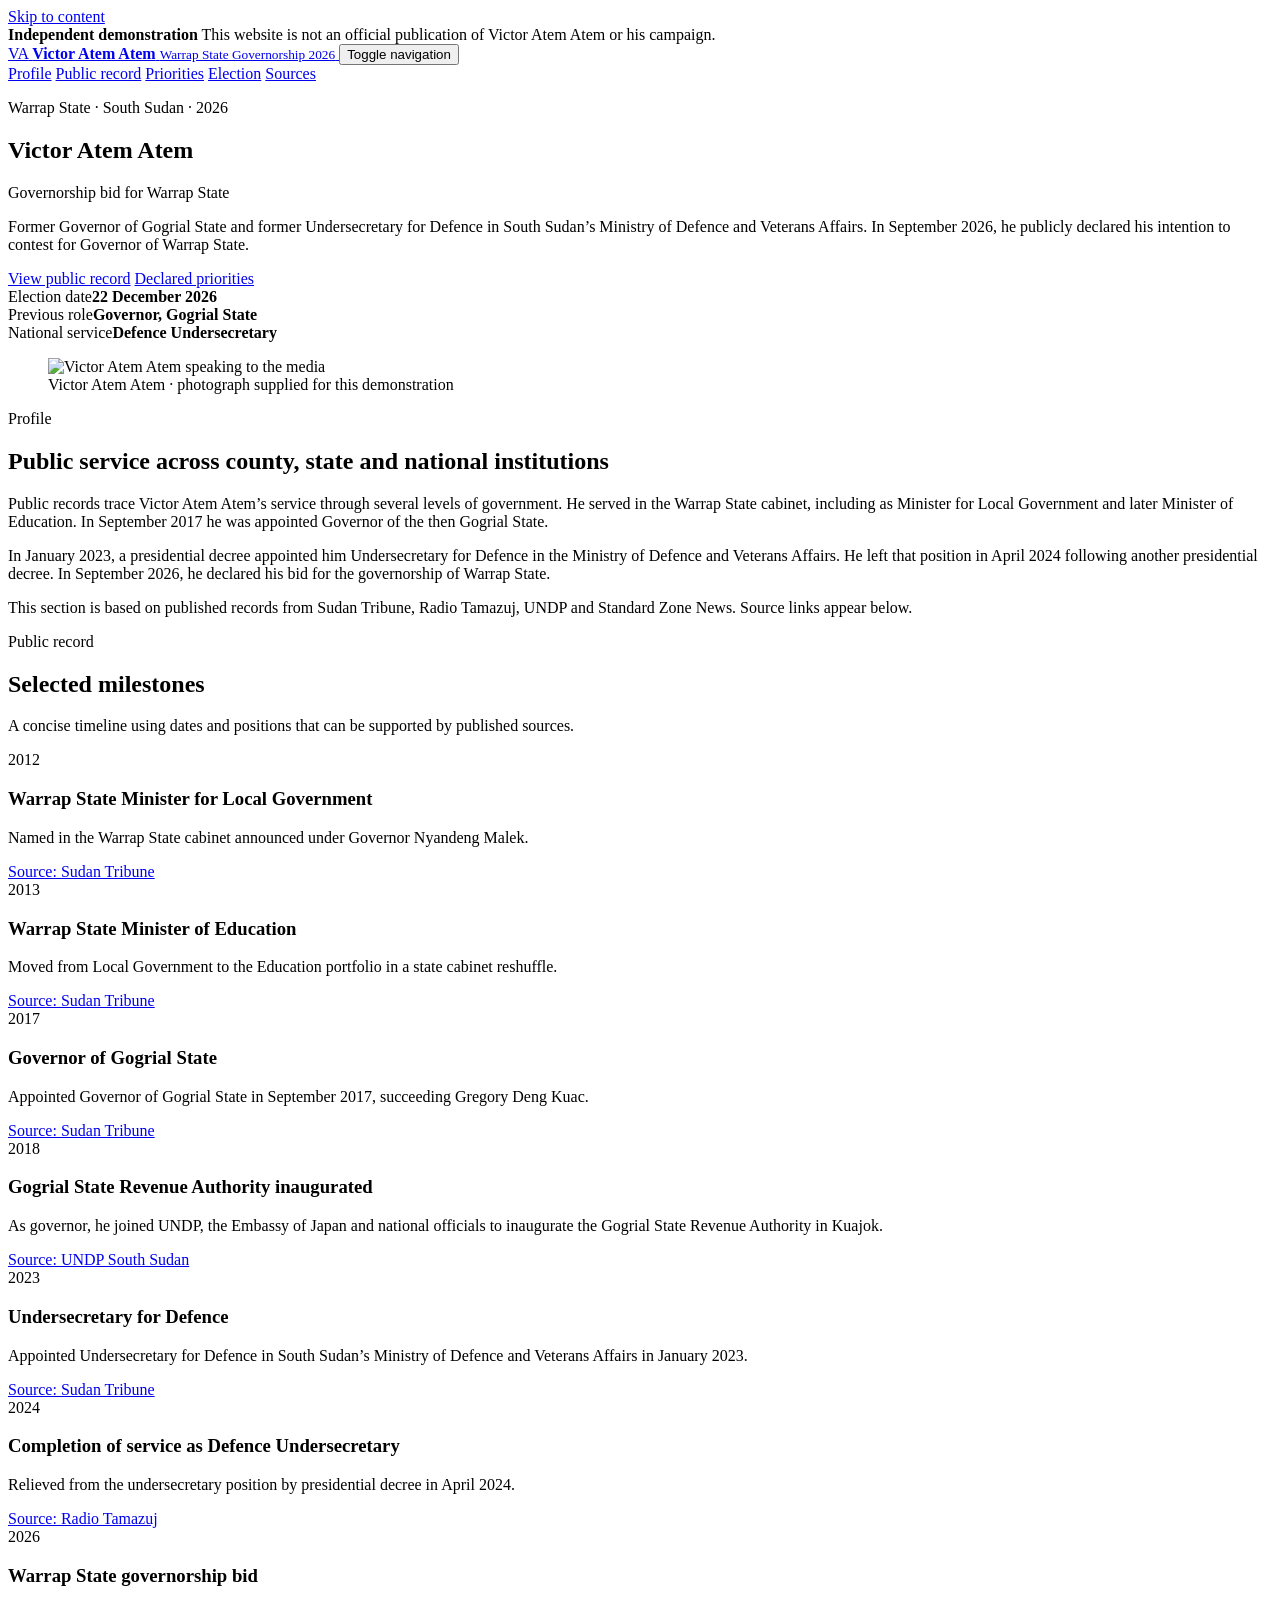
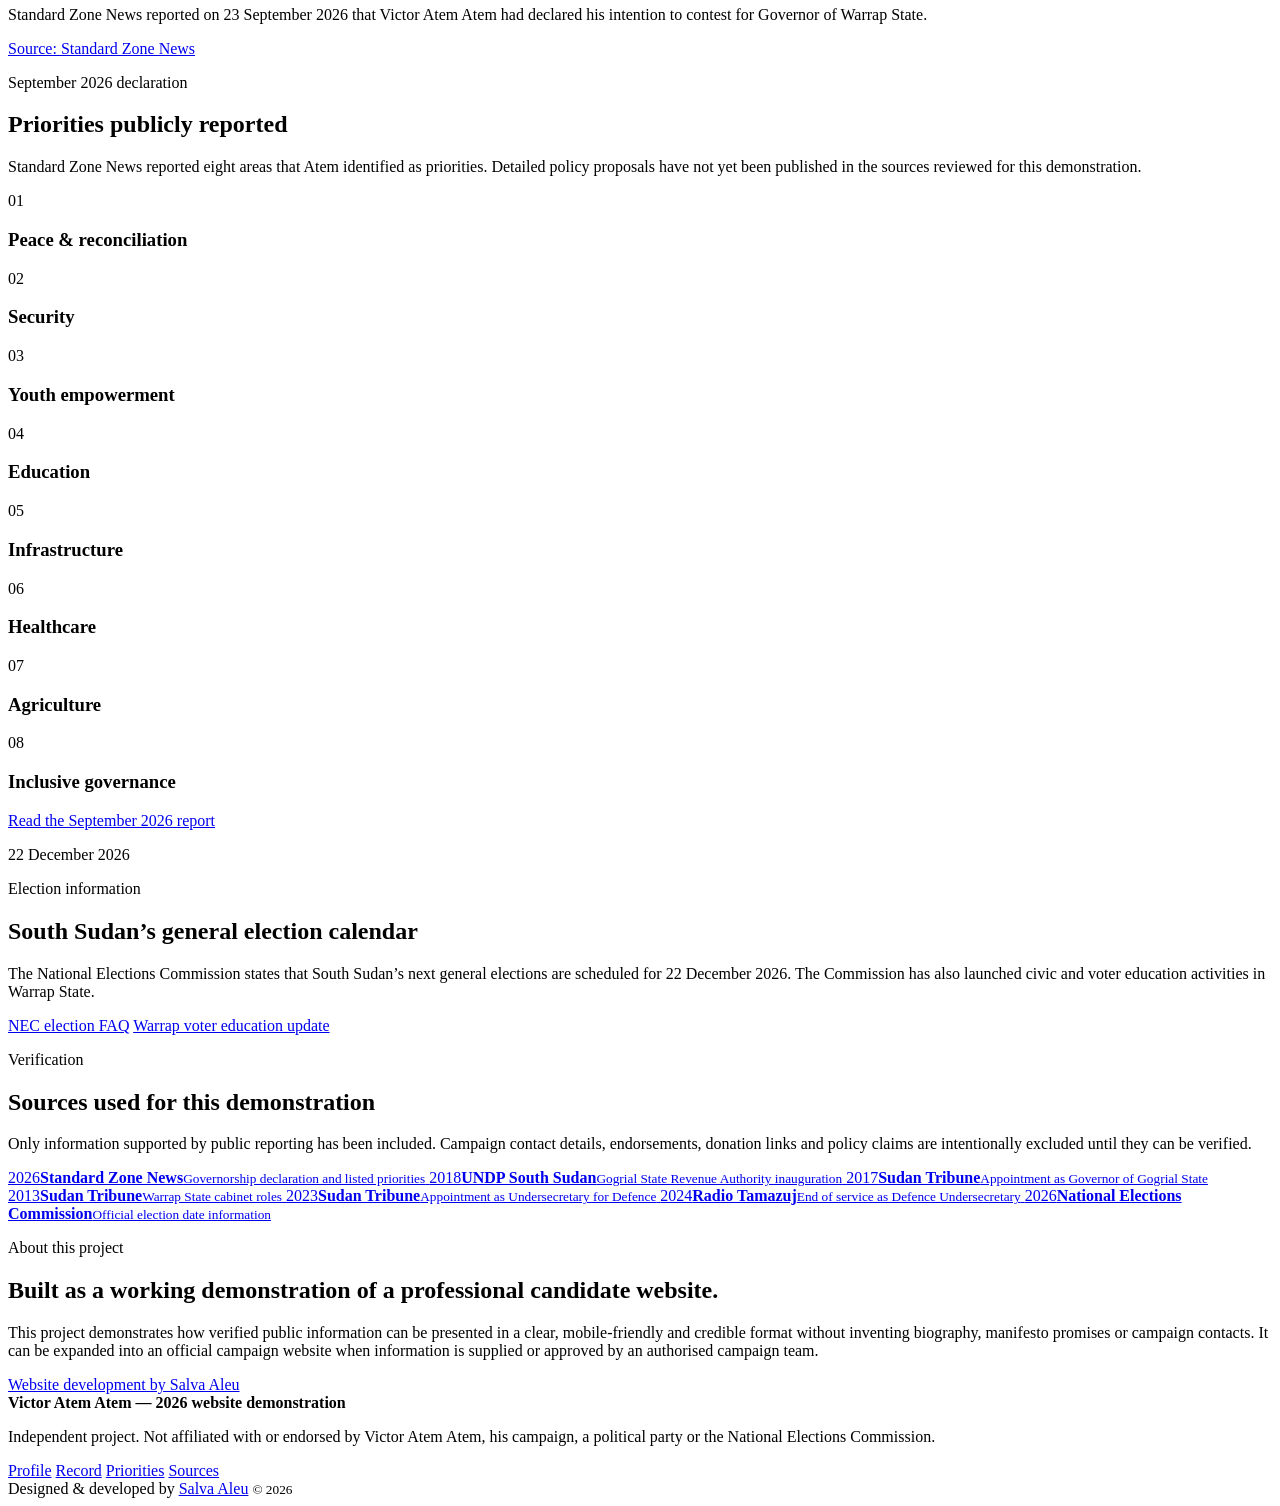
==== index.html @ 7cfc218d "Build complete Victor Atem Atem independent demo website" ====
<!doctype html>
<html lang="en">
<head>
  <meta charset="utf-8" />
  <meta name="viewport" content="width=device-width, initial-scale=1" />
  <title>Victor Atem Atem | Warrap State Governorship 2026 — Independent Demo</title>
  <meta name="description" content="Independent demonstration website presenting publicly reported information about Victor Atem Atem and his 2026 Warrap State governorship bid." />
  <meta name="theme-color" content="#0d1b24" />
  <meta property="og:title" content="Victor Atem Atem | Warrap State Governorship 2026 — Independent Demo" />
  <meta property="og:description" content="A professionally designed independent demonstration website built from publicly available sources." />
  <meta property="og:type" content="website" />
  <meta property="og:image" content="/assets/victor-atem.webp" />
  <link rel="icon" href="/assets/favicon.svg" type="image/svg+xml" />
  <link rel="stylesheet" href="/styles.css" />
  <script defer src="/script.js"></script>
</head>
<body>
  <a class="skip-link" href="#main">Skip to content</a>

  <div class="demo-bar">
    <div class="container demo-bar__inner">
      <strong>Independent demonstration</strong>
      <span>This website is not an official publication of Victor Atem Atem or his campaign.</span>
    </div>
  </div>

  <header class="site-header" id="top">
    <div class="container nav-wrap">
      <a class="brand" href="#top" aria-label="Victor Atem Atem homepage">
        <span class="brand-mark" aria-hidden="true">VA</span>
        <span class="brand-text">
          <strong>Victor Atem Atem</strong>
          <small>Warrap State Governorship 2026</small>
        </span>
      </a>

      <button class="nav-toggle" type="button" aria-expanded="false" aria-controls="main-nav">
        <span class="sr-only">Toggle navigation</span>
        <span></span><span></span><span></span>
      </button>

      <nav class="main-nav" id="main-nav" aria-label="Primary navigation">
        <a href="#profile">Profile</a>
        <a href="#record">Public record</a>
        <a href="#priorities">Priorities</a>
        <a href="#election">Election</a>
        <a href="#sources">Sources</a>
      </nav>
    </div>
  </header>

  <main id="main">
    <section class="hero">
      <div class="container hero-grid">
        <div class="hero-copy">
          <p class="eyebrow">Warrap State · South Sudan · 2026</p>
          <h1>Victor Atem Atem</h1>
          <p class="hero-title">Governorship bid for Warrap State</p>
          <p class="hero-summary">
            Former Governor of Gogrial State and former Undersecretary for Defence in South Sudan’s Ministry of Defence and Veterans Affairs. In September 2026, he publicly declared his intention to contest for Governor of Warrap State.
          </p>
          <div class="hero-actions">
            <a class="button button-primary" href="#record">View public record</a>
            <a class="button button-ghost" href="#priorities">Declared priorities</a>
          </div>
          <div class="hero-meta" aria-label="Key public facts">
            <div><span>Election date</span><strong>22 December 2026</strong></div>
            <div><span>Previous role</span><strong>Governor, Gogrial State</strong></div>
            <div><span>National service</span><strong>Defence Undersecretary</strong></div>
          </div>
        </div>

        <figure class="hero-photo">
          <img src="/assets/victor-atem.webp" alt="Victor Atem Atem speaking to the media" width="560" height="374" />
          <figcaption>Victor Atem Atem · photograph supplied for this demonstration</figcaption>
        </figure>
      </div>
    </section>

    <section class="section section-light" id="profile">
      <div class="container two-col">
        <div>
          <p class="section-kicker">Profile</p>
          <h2>Public service across county, state and national institutions</h2>
        </div>
        <div class="prose">
          <p>
            Public records trace Victor Atem Atem’s service through several levels of government. He served in the Warrap State cabinet, including as Minister for Local Government and later Minister of Education. In September 2017 he was appointed Governor of the then Gogrial State.
          </p>
          <p>
            In January 2023, a presidential decree appointed him Undersecretary for Defence in the Ministry of Defence and Veterans Affairs. He left that position in April 2024 following another presidential decree. In September 2026, he declared his bid for the governorship of Warrap State.
          </p>
          <p class="source-note">This section is based on published records from Sudan Tribune, Radio Tamazuj, UNDP and Standard Zone News. Source links appear below.</p>
        </div>
      </div>
    </section>

    <section class="section" id="record">
      <div class="container">
        <div class="section-head">
          <div>
            <p class="section-kicker">Public record</p>
            <h2>Selected milestones</h2>
          </div>
          <p class="section-intro">A concise timeline using dates and positions that can be supported by published sources.</p>
        </div>

        <div class="timeline">
          <article class="timeline-item">
            <div class="timeline-year">2012</div>
            <div>
              <h3>Warrap State Minister for Local Government</h3>
              <p>Named in the Warrap State cabinet announced under Governor Nyandeng Malek.</p>
              <a href="https://sudantribune.com/article/47638" target="_blank" rel="noopener noreferrer">Source: Sudan Tribune</a>
            </div>
          </article>

          <article class="timeline-item">
            <div class="timeline-year">2013</div>
            <div>
              <h3>Warrap State Minister of Education</h3>
              <p>Moved from Local Government to the Education portfolio in a state cabinet reshuffle.</p>
              <a href="https://sudantribune.com/article/47638" target="_blank" rel="noopener noreferrer">Source: Sudan Tribune</a>
            </div>
          </article>

          <article class="timeline-item">
            <div class="timeline-year">2017</div>
            <div>
              <h3>Governor of Gogrial State</h3>
              <p>Appointed Governor of Gogrial State in September 2017, succeeding Gregory Deng Kuac.</p>
              <a href="https://sudantribune.com/article/61716" target="_blank" rel="noopener noreferrer">Source: Sudan Tribune</a>
            </div>
          </article>

          <article class="timeline-item">
            <div class="timeline-year">2018</div>
            <div>
              <h3>Gogrial State Revenue Authority inaugurated</h3>
              <p>As governor, he joined UNDP, the Embassy of Japan and national officials to inaugurate the Gogrial State Revenue Authority in Kuajok.</p>
              <a href="https://www.undp.org/south-sudan/press-releases/gogrial-state-revenue-authority-officially-inaugurated-state-government-embassy-japan-and-undp" target="_blank" rel="noopener noreferrer">Source: UNDP South Sudan</a>
            </div>
          </article>

          <article class="timeline-item">
            <div class="timeline-year">2023</div>
            <div>
              <h3>Undersecretary for Defence</h3>
              <p>Appointed Undersecretary for Defence in South Sudan’s Ministry of Defence and Veterans Affairs in January 2023.</p>
              <a href="https://sudantribune.com/article/269295" target="_blank" rel="noopener noreferrer">Source: Sudan Tribune</a>
            </div>
          </article>

          <article class="timeline-item">
            <div class="timeline-year">2024</div>
            <div>
              <h3>Completion of service as Defence Undersecretary</h3>
              <p>Relieved from the undersecretary position by presidential decree in April 2024.</p>
              <a href="https://www.radiotamazuj.org/en/news/article/kiir-fires-gpaa-chief-administrator-defense-ministry-undersecretaries" target="_blank" rel="noopener noreferrer">Source: Radio Tamazuj</a>
            </div>
          </article>

          <article class="timeline-item timeline-item--current">
            <div class="timeline-year">2026</div>
            <div>
              <h3>Warrap State governorship bid</h3>
              <p>Standard Zone News reported on 23 September 2026 that Victor Atem Atem had declared his intention to contest for Governor of Warrap State.</p>
              <a href="https://szn.ss/warrap-governor-race-gathers-steam-as-maduot-atem-declare-bids/" target="_blank" rel="noopener noreferrer">Source: Standard Zone News</a>
            </div>
          </article>
        </div>
      </div>
    </section>

    <section class="section section-dark" id="priorities">
      <div class="container">
        <div class="section-head section-head--dark">
          <div>
            <p class="section-kicker">September 2026 declaration</p>
            <h2>Priorities publicly reported</h2>
          </div>
          <p class="section-intro">Standard Zone News reported eight areas that Atem identified as priorities. Detailed policy proposals have not yet been published in the sources reviewed for this demonstration.</p>
        </div>

        <div class="priority-grid">
          <article><span>01</span><h3>Peace &amp; reconciliation</h3></article>
          <article><span>02</span><h3>Security</h3></article>
          <article><span>03</span><h3>Youth empowerment</h3></article>
          <article><span>04</span><h3>Education</h3></article>
          <article><span>05</span><h3>Infrastructure</h3></article>
          <article><span>06</span><h3>Healthcare</h3></article>
          <article><span>07</span><h3>Agriculture</h3></article>
          <article><span>08</span><h3>Inclusive governance</h3></article>
        </div>
        <p class="dark-source"><a href="https://szn.ss/warrap-governor-race-gathers-steam-as-maduot-atem-declare-bids/" target="_blank" rel="noopener noreferrer">Read the September 2026 report</a></p>
      </div>
    </section>

    <section class="section section-light" id="election">
      <div class="container election-grid">
        <div class="election-date-card">
          <span class="date-day">22</span>
          <span class="date-month">December</span>
          <span class="date-year">2026</span>
        </div>
        <div>
          <p class="section-kicker">Election information</p>
          <h2>South Sudan’s general election calendar</h2>
          <p class="large-copy">
            The National Elections Commission states that South Sudan’s next general elections are scheduled for 22 December 2026. The Commission has also launched civic and voter education activities in Warrap State.
          </p>
          <div class="link-row">
            <a class="text-link" href="https://nec.gov.ss/frequently-asked-questions/" target="_blank" rel="noopener noreferrer">NEC election FAQ</a>
            <a class="text-link" href="https://nec.gov.ss/nec-launches-voter-education-campaign-in-warrap-ahead-of-december-elections/" target="_blank" rel="noopener noreferrer">Warrap voter education update</a>
          </div>
        </div>
      </div>
    </section>

    <section class="section" id="sources">
      <div class="container">
        <div class="section-head">
          <div>
            <p class="section-kicker">Verification</p>
            <h2>Sources used for this demonstration</h2>
          </div>
          <p class="section-intro">Only information supported by public reporting has been included. Campaign contact details, endorsements, donation links and policy claims are intentionally excluded until they can be verified.</p>
        </div>

        <div class="source-grid">
          <a href="https://szn.ss/warrap-governor-race-gathers-steam-as-maduot-atem-declare-bids/" target="_blank" rel="noopener noreferrer">
            <span>2026</span><strong>Standard Zone News</strong><small>Governorship declaration and listed priorities</small>
          </a>
          <a href="https://www.undp.org/south-sudan/press-releases/gogrial-state-revenue-authority-officially-inaugurated-state-government-embassy-japan-and-undp" target="_blank" rel="noopener noreferrer">
            <span>2018</span><strong>UNDP South Sudan</strong><small>Gogrial State Revenue Authority inauguration</small>
          </a>
          <a href="https://sudantribune.com/article/61716" target="_blank" rel="noopener noreferrer">
            <span>2017</span><strong>Sudan Tribune</strong><small>Appointment as Governor of Gogrial State</small>
          </a>
          <a href="https://sudantribune.com/article/47638" target="_blank" rel="noopener noreferrer">
            <span>2013</span><strong>Sudan Tribune</strong><small>Warrap State cabinet roles</small>
          </a>
          <a href="https://sudantribune.com/article/269295" target="_blank" rel="noopener noreferrer">
            <span>2023</span><strong>Sudan Tribune</strong><small>Appointment as Undersecretary for Defence</small>
          </a>
          <a href="https://www.radiotamazuj.org/en/news/article/kiir-fires-gpaa-chief-administrator-defense-ministry-undersecretaries" target="_blank" rel="noopener noreferrer">
            <span>2024</span><strong>Radio Tamazuj</strong><small>End of service as Defence Undersecretary</small>
          </a>
          <a href="https://nec.gov.ss/frequently-asked-questions/" target="_blank" rel="noopener noreferrer">
            <span>2026</span><strong>National Elections Commission</strong><small>Official election date information</small>
          </a>
        </div>
      </div>
    </section>

    <section class="project-note">
      <div class="container project-note__inner">
        <div>
          <p class="section-kicker">About this project</p>
          <h2>Built as a working demonstration of a professional candidate website.</h2>
        </div>
        <div>
          <p>
            This project demonstrates how verified public information can be presented in a clear, mobile-friendly and credible format without inventing biography, manifesto promises or campaign contacts. It can be expanded into an official campaign website when information is supplied or approved by an authorised campaign team.
          </p>
          <a class="button button-dark" href="https://salvaaleu.com" target="_blank" rel="noopener noreferrer">Website development by Salva Aleu</a>
        </div>
      </div>
    </section>
  </main>

  <footer class="site-footer">
    <div class="container footer-grid">
      <div>
        <strong>Victor Atem Atem — 2026 website demonstration</strong>
        <p>Independent project. Not affiliated with or endorsed by Victor Atem Atem, his campaign, a political party or the National Elections Commission.</p>
      </div>
      <div class="footer-links">
        <a href="#profile">Profile</a>
        <a href="#record">Record</a>
        <a href="#priorities">Priorities</a>
        <a href="#sources">Sources</a>
      </div>
      <div class="footer-credit">
        <span>Designed &amp; developed by</span>
        <a href="https://salvaaleu.com" target="_blank" rel="noopener noreferrer">Salva Aleu</a>
        <small>© <span id="year">2026</span></small>
      </div>
    </div>
  </footer>
</body>
</html>
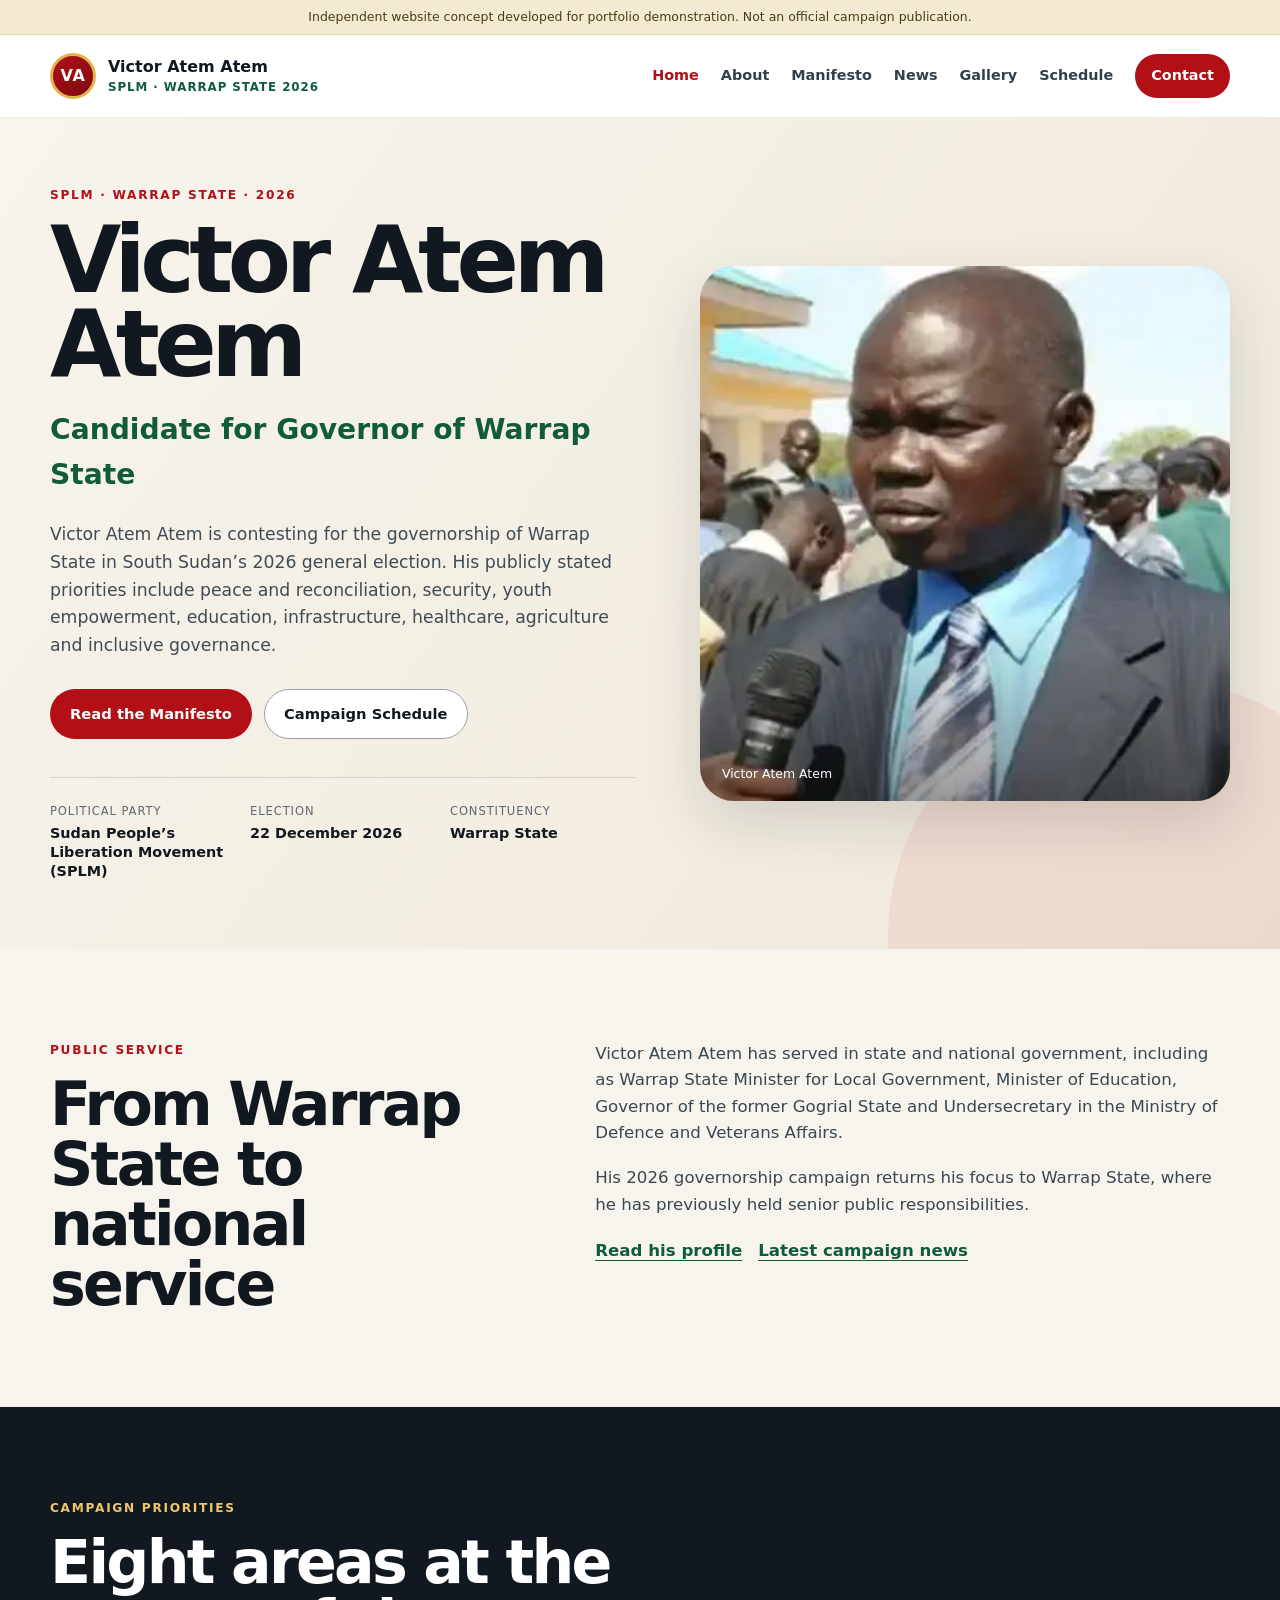
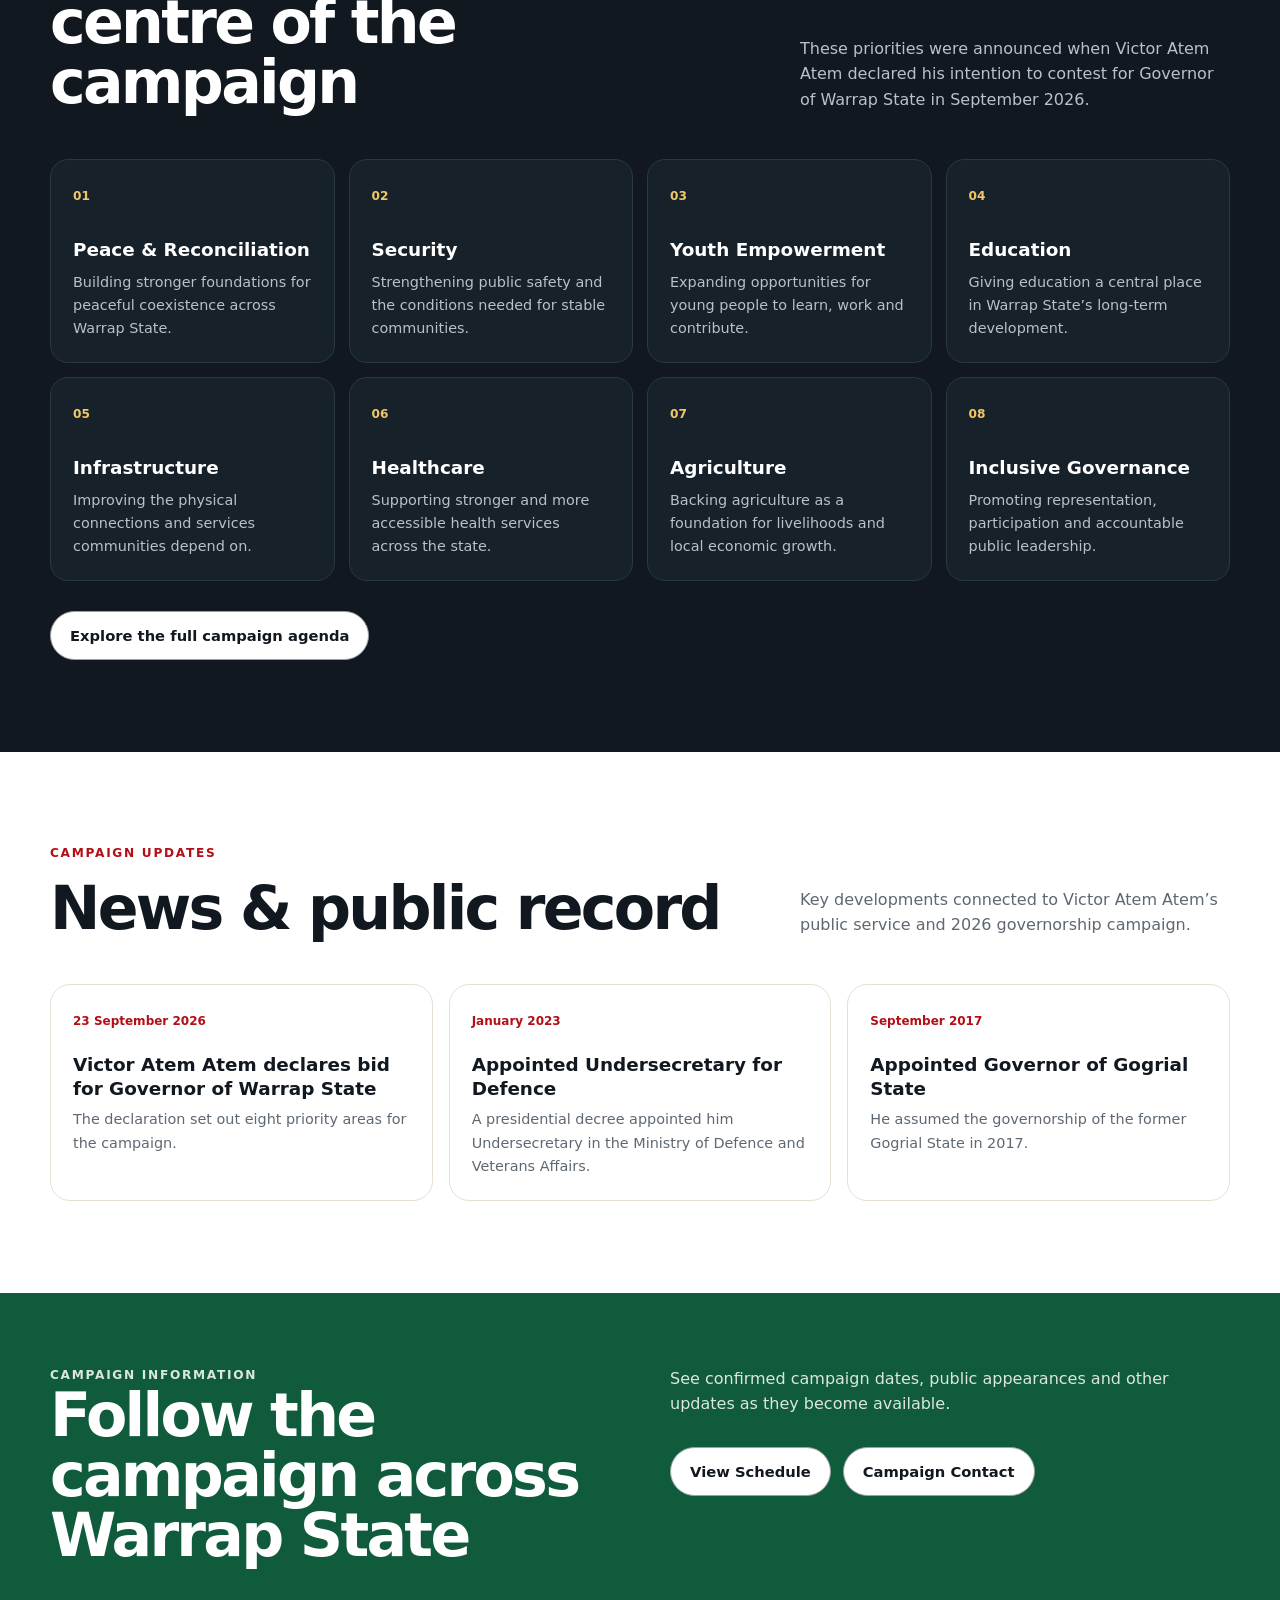
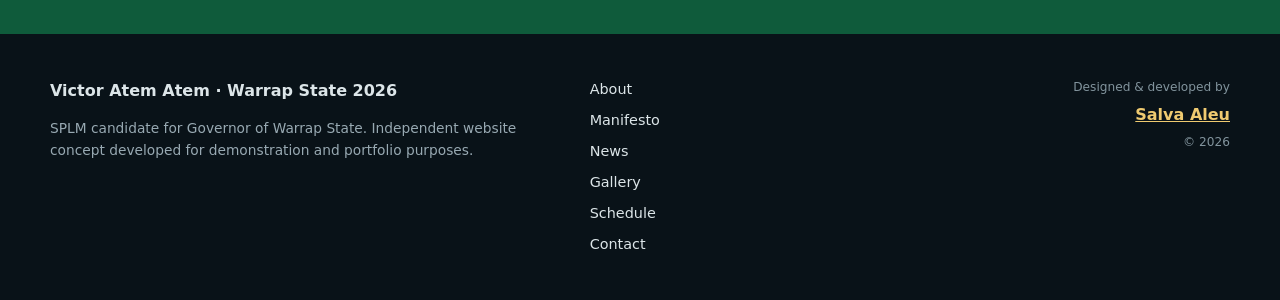
==== commit 669df8f0: "Rebuild homepage as complete campaign website" ====
--- a/index.html
+++ b/index.html
@@ -1,292 +1,128 @@
 <!doctype html>
 <html lang="en">
 <head>
-  <meta charset="utf-8" />
-  <meta name="viewport" content="width=device-width, initial-scale=1" />
-  <title>Victor Atem Atem | Warrap State Governorship 2026 — Independent Demo</title>
-  <meta name="description" content="Independent demonstration website presenting publicly reported information about Victor Atem Atem and his 2026 Warrap State governorship bid." />
-  <meta name="theme-color" content="#0d1b24" />
-  <meta property="og:title" content="Victor Atem Atem | Warrap State Governorship 2026 — Independent Demo" />
-  <meta property="og:description" content="A professionally designed independent demonstration website built from publicly available sources." />
-  <meta property="og:type" content="website" />
-  <meta property="og:image" content="/assets/victor-atem.webp" />
-  <link rel="icon" href="/assets/favicon.svg" type="image/svg+xml" />
-  <link rel="stylesheet" href="/styles.css" />
+  <meta charset="utf-8">
+  <meta name="viewport" content="width=device-width,initial-scale=1">
+  <title>Victor Atem Atem | SPLM Candidate for Governor of Warrap State</title>
+  <meta name="description" content="Victor Atem Atem — SPLM candidate for Governor of Warrap State in South Sudan's 2026 general election.">
+  <meta name="theme-color" content="#b20f17">
+  <meta property="og:title" content="Victor Atem Atem | Warrap State 2026">
+  <meta property="og:description" content="SPLM candidate for Governor of Warrap State.">
+  <meta property="og:image" content="/assets/victor-atem.webp">
+  <link rel="icon" href="/assets/favicon.svg" type="image/svg+xml">
+  <link rel="stylesheet" href="/styles.css">
   <script defer src="/script.js"></script>
 </head>
 <body>
-  <a class="skip-link" href="#main">Skip to content</a>
+  <div class="notice"><div class="container">Independent website concept developed for portfolio demonstration. Not an official campaign publication.</div></div>
 
-  <div class="demo-bar">
-    <div class="container demo-bar__inner">
-      <strong>Independent demonstration</strong>
-      <span>This website is not an official publication of Victor Atem Atem or his campaign.</span>
-    </div>
-  </div>
-
-  <header class="site-header" id="top">
-    <div class="container nav-wrap">
-      <a class="brand" href="#top" aria-label="Victor Atem Atem homepage">
-        <span class="brand-mark" aria-hidden="true">VA</span>
-        <span class="brand-text">
-          <strong>Victor Atem Atem</strong>
-          <small>Warrap State Governorship 2026</small>
-        </span>
+  <header class="site-header">
+    <div class="container navbar">
+      <a class="brand" href="/">
+        <span class="brand-badge">VA</span>
+        <span class="brand-copy"><strong>Victor Atem Atem</strong><small>SPLM · Warrap State 2026</small></span>
       </a>
-
-      <button class="nav-toggle" type="button" aria-expanded="false" aria-controls="main-nav">
-        <span class="sr-only">Toggle navigation</span>
-        <span></span><span></span><span></span>
-      </button>
-
-      <nav class="main-nav" id="main-nav" aria-label="Primary navigation">
-        <a href="#profile">Profile</a>
-        <a href="#record">Public record</a>
-        <a href="#priorities">Priorities</a>
-        <a href="#election">Election</a>
-        <a href="#sources">Sources</a>
+      <button class="nav-toggle" type="button" aria-expanded="false" aria-controls="main-nav"><span class="sr-only">Open menu</span><span></span><span></span><span></span></button>
+      <nav class="main-nav" id="main-nav">
+        <a class="active" href="/">Home</a>
+        <a href="/about.html">About</a>
+        <a href="/manifesto.html">Manifesto</a>
+        <a href="/news.html">News</a>
+        <a href="/gallery.html">Gallery</a>
+        <a href="/schedule.html">Schedule</a>
+        <a class="nav-cta" href="/contact.html">Contact</a>
       </nav>
     </div>
   </header>
 
-  <main id="main">
+  <main>
     <section class="hero">
       <div class="container hero-grid">
-        <div class="hero-copy">
-          <p class="eyebrow">Warrap State · South Sudan · 2026</p>
+        <div>
+          <p class="kicker">SPLM · Warrap State · 2026</p>
           <h1>Victor Atem Atem</h1>
-          <p class="hero-title">Governorship bid for Warrap State</p>
-          <p class="hero-summary">
-            Former Governor of Gogrial State and former Undersecretary for Defence in South Sudan’s Ministry of Defence and Veterans Affairs. In September 2026, he publicly declared his intention to contest for Governor of Warrap State.
-          </p>
-          <div class="hero-actions">
-            <a class="button button-primary" href="#record">View public record</a>
-            <a class="button button-ghost" href="#priorities">Declared priorities</a>
+          <p class="hero-role">Candidate for Governor of Warrap State</p>
+          <p class="hero-lead">Victor Atem Atem is contesting for the governorship of Warrap State in South Sudan’s 2026 general election. His publicly stated priorities include peace and reconciliation, security, youth empowerment, education, infrastructure, healthcare, agriculture and inclusive governance.</p>
+          <div class="actions">
+            <a class="button button-primary" href="/manifesto.html">Read the Manifesto</a>
+            <a class="button button-secondary" href="/schedule.html">Campaign Schedule</a>
           </div>
-          <div class="hero-meta" aria-label="Key public facts">
-            <div><span>Election date</span><strong>22 December 2026</strong></div>
-            <div><span>Previous role</span><strong>Governor, Gogrial State</strong></div>
-            <div><span>National service</span><strong>Defence Undersecretary</strong></div>
+          <div class="hero-facts">
+            <div><span>Political party</span><strong>Sudan People’s Liberation Movement (SPLM)</strong></div>
+            <div><span>Election</span><strong>22 December 2026</strong></div>
+            <div><span>Constituency</span><strong>Warrap State</strong></div>
           </div>
         </div>
 
         <figure class="hero-photo">
-          <img src="/assets/victor-atem.webp" alt="Victor Atem Atem speaking to the media" width="560" height="374" />
-          <figcaption>Victor Atem Atem · photograph supplied for this demonstration</figcaption>
+          <img src="/assets/victor-atem.webp" alt="Victor Atem Atem speaking to the media" width="560" height="535">
+          <figcaption>Victor Atem Atem</figcaption>
         </figure>
       </div>
     </section>
 
-    <section class="section section-light" id="profile">
-      <div class="container two-col">
+    <section class="section section-soft">
+      <div class="container split">
         <div>
-          <p class="section-kicker">Profile</p>
-          <h2>Public service across county, state and national institutions</h2>
+          <p class="kicker">Public service</p>
+          <h2>From Warrap State to national service</h2>
         </div>
         <div class="prose">
-          <p>
-            Public records trace Victor Atem Atem’s service through several levels of government. He served in the Warrap State cabinet, including as Minister for Local Government and later Minister of Education. In September 2017 he was appointed Governor of the then Gogrial State.
-          </p>
-          <p>
-            In January 2023, a presidential decree appointed him Undersecretary for Defence in the Ministry of Defence and Veterans Affairs. He left that position in April 2024 following another presidential decree. In September 2026, he declared his bid for the governorship of Warrap State.
-          </p>
-          <p class="source-note">This section is based on published records from Sudan Tribune, Radio Tamazuj, UNDP and Standard Zone News. Source links appear below.</p>
+          <p>Victor Atem Atem has served in state and national government, including as Warrap State Minister for Local Government, Minister of Education, Governor of the former Gogrial State and Undersecretary in the Ministry of Defence and Veterans Affairs.</p>
+          <p>His 2026 governorship campaign returns his focus to Warrap State, where he has previously held senior public responsibilities.</p>
+          <div class="inline-links"><a href="/about.html">Read his profile</a><a href="/news.html">Latest campaign news</a></div>
         </div>
       </div>
     </section>
 
-    <section class="section" id="record">
+    <section class="section section-dark">
       <div class="container">
         <div class="section-head">
-          <div>
-            <p class="section-kicker">Public record</p>
-            <h2>Selected milestones</h2>
-          </div>
-          <p class="section-intro">A concise timeline using dates and positions that can be supported by published sources.</p>
+          <div><p class="kicker">Campaign priorities</p><h2>Eight areas at the centre of the campaign</h2></div>
+          <p class="section-intro">These priorities were announced when Victor Atem Atem declared his intention to contest for Governor of Warrap State in September 2026.</p>
         </div>
+        <div class="cards">
+          <article class="card"><span class="num">01</span><h3>Peace & Reconciliation</h3><p>Building stronger foundations for peaceful coexistence across Warrap State.</p></article>
+          <article class="card"><span class="num">02</span><h3>Security</h3><p>Strengthening public safety and the conditions needed for stable communities.</p></article>
+          <article class="card"><span class="num">03</span><h3>Youth Empowerment</h3><p>Expanding opportunities for young people to learn, work and contribute.</p></article>
+          <article class="card"><span class="num">04</span><h3>Education</h3><p>Giving education a central place in Warrap State’s long-term development.</p></article>
+          <article class="card"><span class="num">05</span><h3>Infrastructure</h3><p>Improving the physical connections and services communities depend on.</p></article>
+          <article class="card"><span class="num">06</span><h3>Healthcare</h3><p>Supporting stronger and more accessible health services across the state.</p></article>
+          <article class="card"><span class="num">07</span><h3>Agriculture</h3><p>Backing agriculture as a foundation for livelihoods and local economic growth.</p></article>
+          <article class="card"><span class="num">08</span><h3>Inclusive Governance</h3><p>Promoting representation, participation and accountable public leadership.</p></article>
+        </div>
+        <div class="actions"><a class="button button-secondary" href="/manifesto.html">Explore the full campaign agenda</a></div>
+      </div>
+    </section>
 
-        <div class="timeline">
-          <article class="timeline-item">
-            <div class="timeline-year">2012</div>
-            <div>
-              <h3>Warrap State Minister for Local Government</h3>
-              <p>Named in the Warrap State cabinet announced under Governor Nyandeng Malek.</p>
-              <a href="https://sudantribune.com/article/47638" target="_blank" rel="noopener noreferrer">Source: Sudan Tribune</a>
-            </div>
-          </article>
-
-          <article class="timeline-item">
-            <div class="timeline-year">2013</div>
-            <div>
-              <h3>Warrap State Minister of Education</h3>
-              <p>Moved from Local Government to the Education portfolio in a state cabinet reshuffle.</p>
-              <a href="https://sudantribune.com/article/47638" target="_blank" rel="noopener noreferrer">Source: Sudan Tribune</a>
-            </div>
-          </article>
-
-          <article class="timeline-item">
-            <div class="timeline-year">2017</div>
-            <div>
-              <h3>Governor of Gogrial State</h3>
-              <p>Appointed Governor of Gogrial State in September 2017, succeeding Gregory Deng Kuac.</p>
-              <a href="https://sudantribune.com/article/61716" target="_blank" rel="noopener noreferrer">Source: Sudan Tribune</a>
-            </div>
-          </article>
-
-          <article class="timeline-item">
-            <div class="timeline-year">2018</div>
-            <div>
-              <h3>Gogrial State Revenue Authority inaugurated</h3>
-              <p>As governor, he joined UNDP, the Embassy of Japan and national officials to inaugurate the Gogrial State Revenue Authority in Kuajok.</p>
-              <a href="https://www.undp.org/south-sudan/press-releases/gogrial-state-revenue-authority-officially-inaugurated-state-government-embassy-japan-and-undp" target="_blank" rel="noopener noreferrer">Source: UNDP South Sudan</a>
-            </div>
-          </article>
-
-          <article class="timeline-item">
-            <div class="timeline-year">2023</div>
-            <div>
-              <h3>Undersecretary for Defence</h3>
-              <p>Appointed Undersecretary for Defence in South Sudan’s Ministry of Defence and Veterans Affairs in January 2023.</p>
-              <a href="https://sudantribune.com/article/269295" target="_blank" rel="noopener noreferrer">Source: Sudan Tribune</a>
-            </div>
-          </article>
-
-          <article class="timeline-item">
-            <div class="timeline-year">2024</div>
-            <div>
-              <h3>Completion of service as Defence Undersecretary</h3>
-              <p>Relieved from the undersecretary position by presidential decree in April 2024.</p>
-              <a href="https://www.radiotamazuj.org/en/news/article/kiir-fires-gpaa-chief-administrator-defense-ministry-undersecretaries" target="_blank" rel="noopener noreferrer">Source: Radio Tamazuj</a>
-            </div>
-          </article>
-
-          <article class="timeline-item timeline-item--current">
-            <div class="timeline-year">2026</div>
-            <div>
-              <h3>Warrap State governorship bid</h3>
-              <p>Standard Zone News reported on 23 September 2026 that Victor Atem Atem had declared his intention to contest for Governor of Warrap State.</p>
-              <a href="https://szn.ss/warrap-governor-race-gathers-steam-as-maduot-atem-declare-bids/" target="_blank" rel="noopener noreferrer">Source: Standard Zone News</a>
-            </div>
-          </article>
+    <section class="section">
+      <div class="container">
+        <div class="section-head">
+          <div><p class="kicker">Campaign updates</p><h2>News & public record</h2></div>
+          <p class="section-intro">Key developments connected to Victor Atem Atem’s public service and 2026 governorship campaign.</p>
+        </div>
+        <div class="home-news">
+          <a class="news-card" href="/news.html#declaration"><time>23 September 2026</time><h3>Victor Atem Atem declares bid for Governor of Warrap State</h3><p>The declaration set out eight priority areas for the campaign.</p></a>
+          <a class="news-card" href="/news.html#defence"><time>January 2023</time><h3>Appointed Undersecretary for Defence</h3><p>A presidential decree appointed him Undersecretary in the Ministry of Defence and Veterans Affairs.</p></a>
+          <a class="news-card" href="/news.html#gogrial"><time>September 2017</time><h3>Appointed Governor of Gogrial State</h3><p>He assumed the governorship of the former Gogrial State in 2017.</p></a>
         </div>
       </div>
     </section>
 
-    <section class="section section-dark" id="priorities">
+    <section class="project-cta">
       <div class="container">
-        <div class="section-head section-head--dark">
-          <div>
-            <p class="section-kicker">September 2026 declaration</p>
-            <h2>Priorities publicly reported</h2>
-          </div>
-          <p class="section-intro">Standard Zone News reported eight areas that Atem identified as priorities. Detailed policy proposals have not yet been published in the sources reviewed for this demonstration.</p>
-        </div>
-
-        <div class="priority-grid">
-          <article><span>01</span><h3>Peace &amp; reconciliation</h3></article>
-          <article><span>02</span><h3>Security</h3></article>
-          <article><span>03</span><h3>Youth empowerment</h3></article>
-          <article><span>04</span><h3>Education</h3></article>
-          <article><span>05</span><h3>Infrastructure</h3></article>
-          <article><span>06</span><h3>Healthcare</h3></article>
-          <article><span>07</span><h3>Agriculture</h3></article>
-          <article><span>08</span><h3>Inclusive governance</h3></article>
-        </div>
-        <p class="dark-source"><a href="https://szn.ss/warrap-governor-race-gathers-steam-as-maduot-atem-declare-bids/" target="_blank" rel="noopener noreferrer">Read the September 2026 report</a></p>
-      </div>
-    </section>
-
-    <section class="section section-light" id="election">
-      <div class="container election-grid">
-        <div class="election-date-card">
-          <span class="date-day">22</span>
-          <span class="date-month">December</span>
-          <span class="date-year">2026</span>
-        </div>
-        <div>
-          <p class="section-kicker">Election information</p>
-          <h2>South Sudan’s general election calendar</h2>
-          <p class="large-copy">
-            The National Elections Commission states that South Sudan’s next general elections are scheduled for 22 December 2026. The Commission has also launched civic and voter education activities in Warrap State.
-          </p>
-          <div class="link-row">
-            <a class="text-link" href="https://nec.gov.ss/frequently-asked-questions/" target="_blank" rel="noopener noreferrer">NEC election FAQ</a>
-            <a class="text-link" href="https://nec.gov.ss/nec-launches-voter-education-campaign-in-warrap-ahead-of-december-elections/" target="_blank" rel="noopener noreferrer">Warrap voter education update</a>
-          </div>
-        </div>
-      </div>
-    </section>
-
-    <section class="section" id="sources">
-      <div class="container">
-        <div class="section-head">
-          <div>
-            <p class="section-kicker">Verification</p>
-            <h2>Sources used for this demonstration</h2>
-          </div>
-          <p class="section-intro">Only information supported by public reporting has been included. Campaign contact details, endorsements, donation links and policy claims are intentionally excluded until they can be verified.</p>
-        </div>
-
-        <div class="source-grid">
-          <a href="https://szn.ss/warrap-governor-race-gathers-steam-as-maduot-atem-declare-bids/" target="_blank" rel="noopener noreferrer">
-            <span>2026</span><strong>Standard Zone News</strong><small>Governorship declaration and listed priorities</small>
-          </a>
-          <a href="https://www.undp.org/south-sudan/press-releases/gogrial-state-revenue-authority-officially-inaugurated-state-government-embassy-japan-and-undp" target="_blank" rel="noopener noreferrer">
-            <span>2018</span><strong>UNDP South Sudan</strong><small>Gogrial State Revenue Authority inauguration</small>
-          </a>
-          <a href="https://sudantribune.com/article/61716" target="_blank" rel="noopener noreferrer">
-            <span>2017</span><strong>Sudan Tribune</strong><small>Appointment as Governor of Gogrial State</small>
-          </a>
-          <a href="https://sudantribune.com/article/47638" target="_blank" rel="noopener noreferrer">
-            <span>2013</span><strong>Sudan Tribune</strong><small>Warrap State cabinet roles</small>
-          </a>
-          <a href="https://sudantribune.com/article/269295" target="_blank" rel="noopener noreferrer">
-            <span>2023</span><strong>Sudan Tribune</strong><small>Appointment as Undersecretary for Defence</small>
-          </a>
-          <a href="https://www.radiotamazuj.org/en/news/article/kiir-fires-gpaa-chief-administrator-defense-ministry-undersecretaries" target="_blank" rel="noopener noreferrer">
-            <span>2024</span><strong>Radio Tamazuj</strong><small>End of service as Defence Undersecretary</small>
-          </a>
-          <a href="https://nec.gov.ss/frequently-asked-questions/" target="_blank" rel="noopener noreferrer">
-            <span>2026</span><strong>National Elections Commission</strong><small>Official election date information</small>
-          </a>
-        </div>
-      </div>
-    </section>
-
-    <section class="project-note">
-      <div class="container project-note__inner">
-        <div>
-          <p class="section-kicker">About this project</p>
-          <h2>Built as a working demonstration of a professional candidate website.</h2>
-        </div>
-        <div>
-          <p>
-            This project demonstrates how verified public information can be presented in a clear, mobile-friendly and credible format without inventing biography, manifesto promises or campaign contacts. It can be expanded into an official campaign website when information is supplied or approved by an authorised campaign team.
-          </p>
-          <a class="button button-dark" href="https://salvaaleu.com" target="_blank" rel="noopener noreferrer">Website development by Salva Aleu</a>
-        </div>
+        <div><p class="kicker">Campaign information</p><h2>Follow the campaign across Warrap State</h2></div>
+        <div><p>See confirmed campaign dates, public appearances and other updates as they become available.</p><div class="actions"><a class="button button-secondary" href="/schedule.html">View Schedule</a><a class="button button-secondary" href="/contact.html">Campaign Contact</a></div></div>
       </div>
     </section>
   </main>
 
   <footer class="site-footer">
     <div class="container footer-grid">
-      <div>
-        <strong>Victor Atem Atem — 2026 website demonstration</strong>
-        <p>Independent project. Not affiliated with or endorsed by Victor Atem Atem, his campaign, a political party or the National Elections Commission.</p>
-      </div>
-      <div class="footer-links">
-        <a href="#profile">Profile</a>
-        <a href="#record">Record</a>
-        <a href="#priorities">Priorities</a>
-        <a href="#sources">Sources</a>
-      </div>
-      <div class="footer-credit">
-        <span>Designed &amp; developed by</span>
-        <a href="https://salvaaleu.com" target="_blank" rel="noopener noreferrer">Salva Aleu</a>
-        <small>© <span id="year">2026</span></small>
-      </div>
+      <div><strong>Victor Atem Atem · Warrap State 2026</strong><p>SPLM candidate for Governor of Warrap State. Independent website concept developed for demonstration and portfolio purposes.</p></div>
+      <div class="footer-links"><a href="/about.html">About</a><a href="/manifesto.html">Manifesto</a><a href="/news.html">News</a><a href="/gallery.html">Gallery</a><a href="/schedule.html">Schedule</a><a href="/contact.html">Contact</a></div>
+      <div class="footer-credit"><span>Designed & developed by</span><a href="https://salvaaleu.com" target="_blank" rel="noopener">Salva Aleu</a><small>© <span id="year">2026</span></small></div>
     </div>
   </footer>
 </body>
-</html>
+</html>
--- a/styles.css
+++ b/styles.css
@@ -0,0 +1,93 @@
+:root{
+  --red:#b20f17;--red-dark:#7d0910;--green:#0f5b3b;--gold:#e1b54a;
+  --ink:#111820;--muted:#5e6872;--paper:#f7f4ee;--white:#fff;--line:#e6dfd3;
+  --shadow:0 22px 60px rgba(17,24,32,.14);--radius:24px;--max:1180px
+}
+*{box-sizing:border-box}
+html{scroll-behavior:smooth}
+body{margin:0;font-family:Inter,ui-sans-serif,system-ui,-apple-system,BlinkMacSystemFont,"Segoe UI",sans-serif;color:var(--ink);background:#fff;line-height:1.6;-webkit-font-smoothing:antialiased}
+img{display:block;max-width:100%}
+a{color:inherit}
+.container{width:min(calc(100% - 40px),var(--max));margin:auto}
+.sr-only{position:absolute;width:1px;height:1px;padding:0;margin:-1px;overflow:hidden;clip:rect(0,0,0,0);white-space:nowrap;border:0}
+.site-header{position:sticky;top:0;z-index:100;background:rgba(255,255,255,.96);backdrop-filter:blur(14px);border-bottom:1px solid rgba(17,24,32,.08)}
+.navbar{min-height:82px;display:flex;align-items:center;justify-content:space-between;gap:24px}
+.brand{text-decoration:none;display:flex;align-items:center;gap:12px;min-width:0}
+.brand-badge{width:46px;height:46px;border-radius:50%;display:grid;place-items:center;background:linear-gradient(145deg,var(--red),var(--red-dark));color:#fff;font-weight:900;letter-spacing:.04em;border:3px solid var(--gold)}
+.brand-copy{display:grid;line-height:1.1}
+.brand-copy strong{font-size:1rem}
+.brand-copy small{margin-top:5px;color:var(--green);font-size:.74rem;font-weight:800;text-transform:uppercase;letter-spacing:.08em}
+.main-nav{display:flex;align-items:center;gap:22px}
+.main-nav a{text-decoration:none;font-size:.9rem;font-weight:700;color:#33404a}
+.main-nav a:hover,.main-nav a.active{color:var(--red)}
+.nav-cta{padding:10px 16px;border-radius:999px;background:var(--red);color:#fff!important}
+.nav-toggle{display:none;border:0;background:transparent;width:44px;height:44px;cursor:pointer}
+.nav-toggle span:not(.sr-only){display:block;height:2px;background:var(--ink);margin:5px 0}
+.notice{background:#f4ead2;color:#4d3b15;border-bottom:1px solid #e5d4a8;font-size:.78rem}
+.notice .container{min-height:34px;display:flex;align-items:center;justify-content:center;text-align:center}
+.hero{position:relative;overflow:hidden;background:linear-gradient(125deg,#f8f4ec 0%,#efe8db 100%)}
+.hero:before{content:"";position:absolute;inset:auto -10% -30% auto;width:520px;height:520px;border-radius:50%;background:rgba(178,15,23,.07)}
+.hero-grid{min-height:690px;padding:68px 0;display:grid;grid-template-columns:1.05fr .95fr;gap:64px;align-items:center}
+.kicker{margin:0 0 14px;text-transform:uppercase;letter-spacing:.14em;font-size:.76rem;font-weight:900;color:var(--red)}
+.hero h1{margin:0;font-size:clamp(3.7rem,7.2vw,6.4rem);line-height:.91;letter-spacing:-.06em}
+.hero-role{margin:20px 0 0;font-size:clamp(1.25rem,2.2vw,1.85rem);font-weight:850;color:var(--green)}
+.hero-lead{max-width:700px;margin:24px 0 0;font-size:1.08rem;color:#3f4c55}
+.actions{display:flex;flex-wrap:wrap;gap:12px;margin-top:30px}
+.button{display:inline-flex;align-items:center;justify-content:center;min-height:48px;padding:12px 19px;border-radius:999px;text-decoration:none;font-weight:800;font-size:.92rem;border:1px solid transparent;transition:.2s}
+.button-primary{background:var(--red);color:#fff}.button-primary:hover{background:var(--red-dark);transform:translateY(-1px)}
+.button-secondary{border-color:#9aa1a5;background:#fff;color:var(--ink)}.button-secondary:hover{border-color:var(--ink)}
+.hero-facts{display:grid;grid-template-columns:repeat(3,1fr);gap:14px;margin-top:38px;padding-top:24px;border-top:1px solid rgba(17,24,32,.13)}
+.hero-facts span{display:block;color:var(--muted);font-size:.72rem;text-transform:uppercase;letter-spacing:.08em}.hero-facts strong{display:block;margin-top:4px;font-size:.9rem;line-height:1.3}
+.hero-photo{margin:0;border-radius:34px;overflow:hidden;box-shadow:var(--shadow);position:relative;min-height:535px;background:#ddd}
+.hero-photo img{width:100%;height:535px;object-fit:cover;object-position:55% center}
+.hero-photo:after{content:"";position:absolute;inset:0;background:linear-gradient(to top,rgba(0,0,0,.4),transparent 35%)}
+.hero-photo figcaption{position:absolute;z-index:2;left:22px;right:22px;bottom:17px;color:#fff;font-size:.78rem}
+.section{padding:92px 0}.section-soft{background:var(--paper)}.section-dark{background:var(--ink);color:#fff}
+.section-head{display:grid;grid-template-columns:1fr minmax(280px,430px);gap:48px;align-items:end;margin-bottom:46px}
+.section h2,.page-hero h1,.project-cta h2{margin:0;font-size:clamp(2.3rem,4.7vw,4.1rem);line-height:1;letter-spacing:-.045em}
+.section-intro{margin:0;color:var(--muted)}
+.section-dark .section-intro{color:#b9c2c8}.section-dark .kicker{color:#f0c768}
+.split{display:grid;grid-template-columns:.85fr 1.15fr;gap:76px}
+.prose{color:#394750;font-size:1.04rem}.prose p{margin:0 0 18px}
+.stat-strip{display:grid;grid-template-columns:repeat(4,1fr);border-top:1px solid var(--line);border-left:1px solid var(--line)}
+.stat-strip div{padding:26px;border-right:1px solid var(--line);border-bottom:1px solid var(--line)}
+.stat-strip strong{display:block;font-size:1.15rem}.stat-strip span{color:var(--muted);font-size:.82rem}
+.cards{display:grid;grid-template-columns:repeat(4,1fr);gap:14px}
+.card{border:1px solid var(--line);border-radius:18px;padding:22px;background:#fff;min-height:180px}
+.card .num{color:var(--red);font-size:.76rem;font-weight:900}.card h3{margin:28px 0 6px;font-size:1.15rem}.card p{margin:0;color:var(--muted);font-size:.9rem}
+.section-dark .card{background:#17212a;border-color:#2a3842}.section-dark .card .num{color:#f0c768}.section-dark .card p{color:#b8c1c7}
+.home-news{display:grid;grid-template-columns:repeat(3,1fr);gap:16px}
+.news-card{border:1px solid var(--line);border-radius:20px;padding:22px;background:#fff;text-decoration:none;transition:.2s}
+.news-card:hover{transform:translateY(-2px);box-shadow:0 14px 30px rgba(17,24,32,.08)}
+.news-card time{font-size:.75rem;color:var(--red);font-weight:850}.news-card h3{font-size:1.15rem;line-height:1.3;margin:20px 0 8px}.news-card p{margin:0;color:var(--muted);font-size:.9rem}
+.page-hero{padding:86px 0 58px;background:linear-gradient(135deg,#f8f4ec,#efe8dc);border-bottom:1px solid var(--line)}
+.page-hero p{max-width:760px;margin:20px 0 0;font-size:1.06rem;color:#42505a}
+.breadcrumb{font-size:.8rem;font-weight:800;color:var(--red);margin-bottom:12px}
+.timeline{border-top:1px solid var(--line)}
+.timeline-item{display:grid;grid-template-columns:110px 1fr;gap:28px;padding:28px 0;border-bottom:1px solid var(--line)}
+.timeline-item .year{font-weight:900;color:var(--red)}.timeline-item h3{margin:0 0 7px}.timeline-item p{margin:0;color:var(--muted)}
+.manifesto-grid{display:grid;grid-template-columns:repeat(2,1fr);gap:18px}
+.manifesto-item{border:1px solid var(--line);border-radius:20px;padding:26px;background:#fff}
+.manifesto-item span{font-size:.75rem;font-weight:900;color:var(--red)}.manifesto-item h2{font-size:1.55rem!important;margin:12px 0 8px!important;letter-spacing:-.02em!important}.manifesto-item p{margin:0;color:var(--muted)}
+.gallery-grid{display:grid;grid-template-columns:2fr 1fr;gap:16px}
+.gallery-item{border-radius:22px;overflow:hidden;background:#ddd;position:relative;min-height:360px}.gallery-item img{width:100%;height:100%;object-fit:cover}.gallery-item:first-child{min-height:520px}
+.gallery-caption{margin-top:14px;color:var(--muted);font-size:.9rem}
+.schedule-list{border-top:1px solid var(--line)}
+.schedule-row{display:grid;grid-template-columns:160px 1fr 170px;gap:24px;align-items:center;padding:24px 0;border-bottom:1px solid var(--line)}
+.schedule-row .date{font-weight:900;color:var(--red)}.schedule-row h3{margin:0 0 5px}.schedule-row p{margin:0;color:var(--muted)}.schedule-row .status{justify-self:end;font-size:.78rem;font-weight:850;padding:7px 10px;border-radius:999px;background:#eee9df}
+.contact-grid{display:grid;grid-template-columns:.8fr 1.2fr;gap:54px}
+.contact-panel{background:var(--ink);color:#fff;border-radius:24px;padding:28px}.contact-panel h2{font-size:1.7rem!important}.contact-panel p{color:#bdc7cc}
+.contact-list{display:grid;gap:12px;margin-top:24px}.contact-list div{padding-top:12px;border-top:1px solid #33414b}.contact-list span{display:block;color:#90a0a9;font-size:.75rem;text-transform:uppercase;letter-spacing:.08em}.contact-list strong{display:block;margin-top:4px}
+.form-grid{display:grid;grid-template-columns:1fr 1fr;gap:14px}.field{display:grid;gap:6px}.field.full{grid-column:1/-1}.field label{font-size:.82rem;font-weight:800}.field input,.field textarea{width:100%;border:1px solid #cfd5d7;border-radius:12px;padding:12px 13px;font:inherit}.field textarea{min-height:150px;resize:vertical}
+.form-note{font-size:.82rem;color:var(--muted);margin-top:10px}
+.project-cta{background:var(--green);color:#fff;padding:68px 0}.project-cta .container{display:grid;grid-template-columns:1fr 1fr;gap:60px;align-items:start}.project-cta p{margin:5px 0 0;color:#dce6e1}
+.site-footer{background:#091218;color:#dce5e8;padding:44px 0}
+.footer-grid{display:grid;grid-template-columns:1.25fr .75fr .75fr;gap:36px}.site-footer p{color:#98a9b2;font-size:.86rem;max-width:560px}.footer-links{display:grid;gap:8px}.footer-links a{text-decoration:none;font-size:.9rem}.footer-credit{display:grid;align-content:start;justify-items:end;gap:5px;text-align:right}.footer-credit span,.footer-credit small{font-size:.76rem;color:#82949d}.footer-credit a{color:#efca70;font-weight:800}
+.inline-links{display:flex;flex-wrap:wrap;gap:16px;margin-top:20px}.inline-links a{font-weight:800;color:var(--green);text-underline-offset:4px}
+@media(max-width:980px){
+  .hero-grid{grid-template-columns:1fr;gap:38px;min-height:auto}.hero-photo,.hero-photo img{height:450px;min-height:450px}.split,.section-head,.project-cta .container,.contact-grid{grid-template-columns:1fr;gap:30px}.cards{grid-template-columns:repeat(2,1fr)}.home-news{grid-template-columns:1fr}.manifesto-grid{grid-template-columns:1fr}.gallery-grid{grid-template-columns:1fr}.stat-strip{grid-template-columns:repeat(2,1fr)}.footer-grid{grid-template-columns:1fr 1fr}.footer-credit{justify-items:start;text-align:left}
+}
+@media(max-width:760px){
+  .container{width:min(calc(100% - 28px),var(--max))}.navbar{min-height:72px}.brand-copy small{display:none}.nav-toggle{display:block}.main-nav{position:absolute;left:14px;right:14px;top:calc(100% + 8px);display:none;flex-direction:column;align-items:stretch;gap:0;background:#fff;border:1px solid var(--line);border-radius:16px;padding:10px;box-shadow:var(--shadow)}.main-nav.open{display:flex}.main-nav a{padding:12px 10px}.nav-cta{border-radius:10px}.hero h1{font-size:clamp(3.25rem,16vw,5rem)}.hero-grid{padding:52px 0}.hero-facts{grid-template-columns:1fr}.section{padding:68px 0}.cards,.stat-strip{grid-template-columns:1fr}.timeline-item{grid-template-columns:1fr;gap:5px}.schedule-row{grid-template-columns:1fr;gap:8px}.schedule-row .status{justify-self:start}.gallery-item:first-child,.gallery-item{min-height:330px}.form-grid{grid-template-columns:1fr}.field.full{grid-column:auto}.footer-grid{grid-template-columns:1fr;gap:26px}
+}
+@media(prefers-reduced-motion:reduce){html{scroll-behavior:auto}*{transition:none!important}}
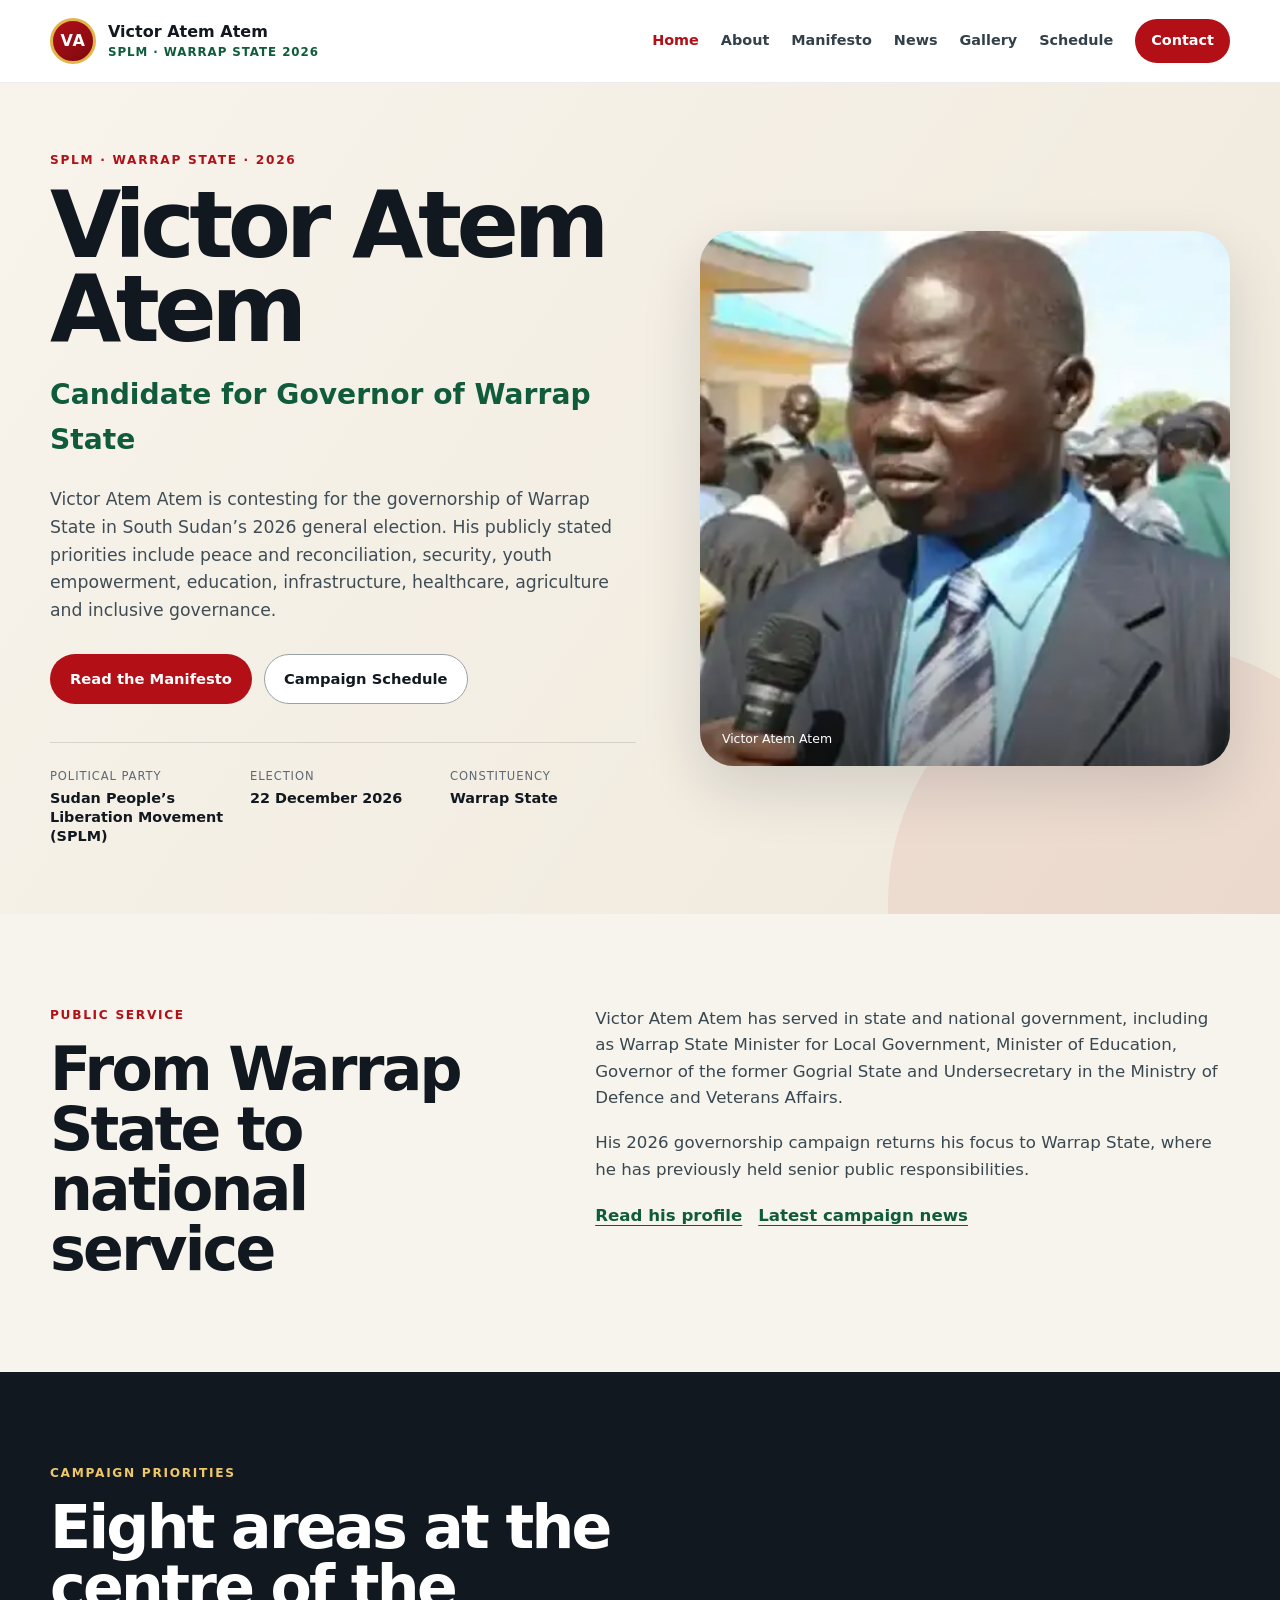
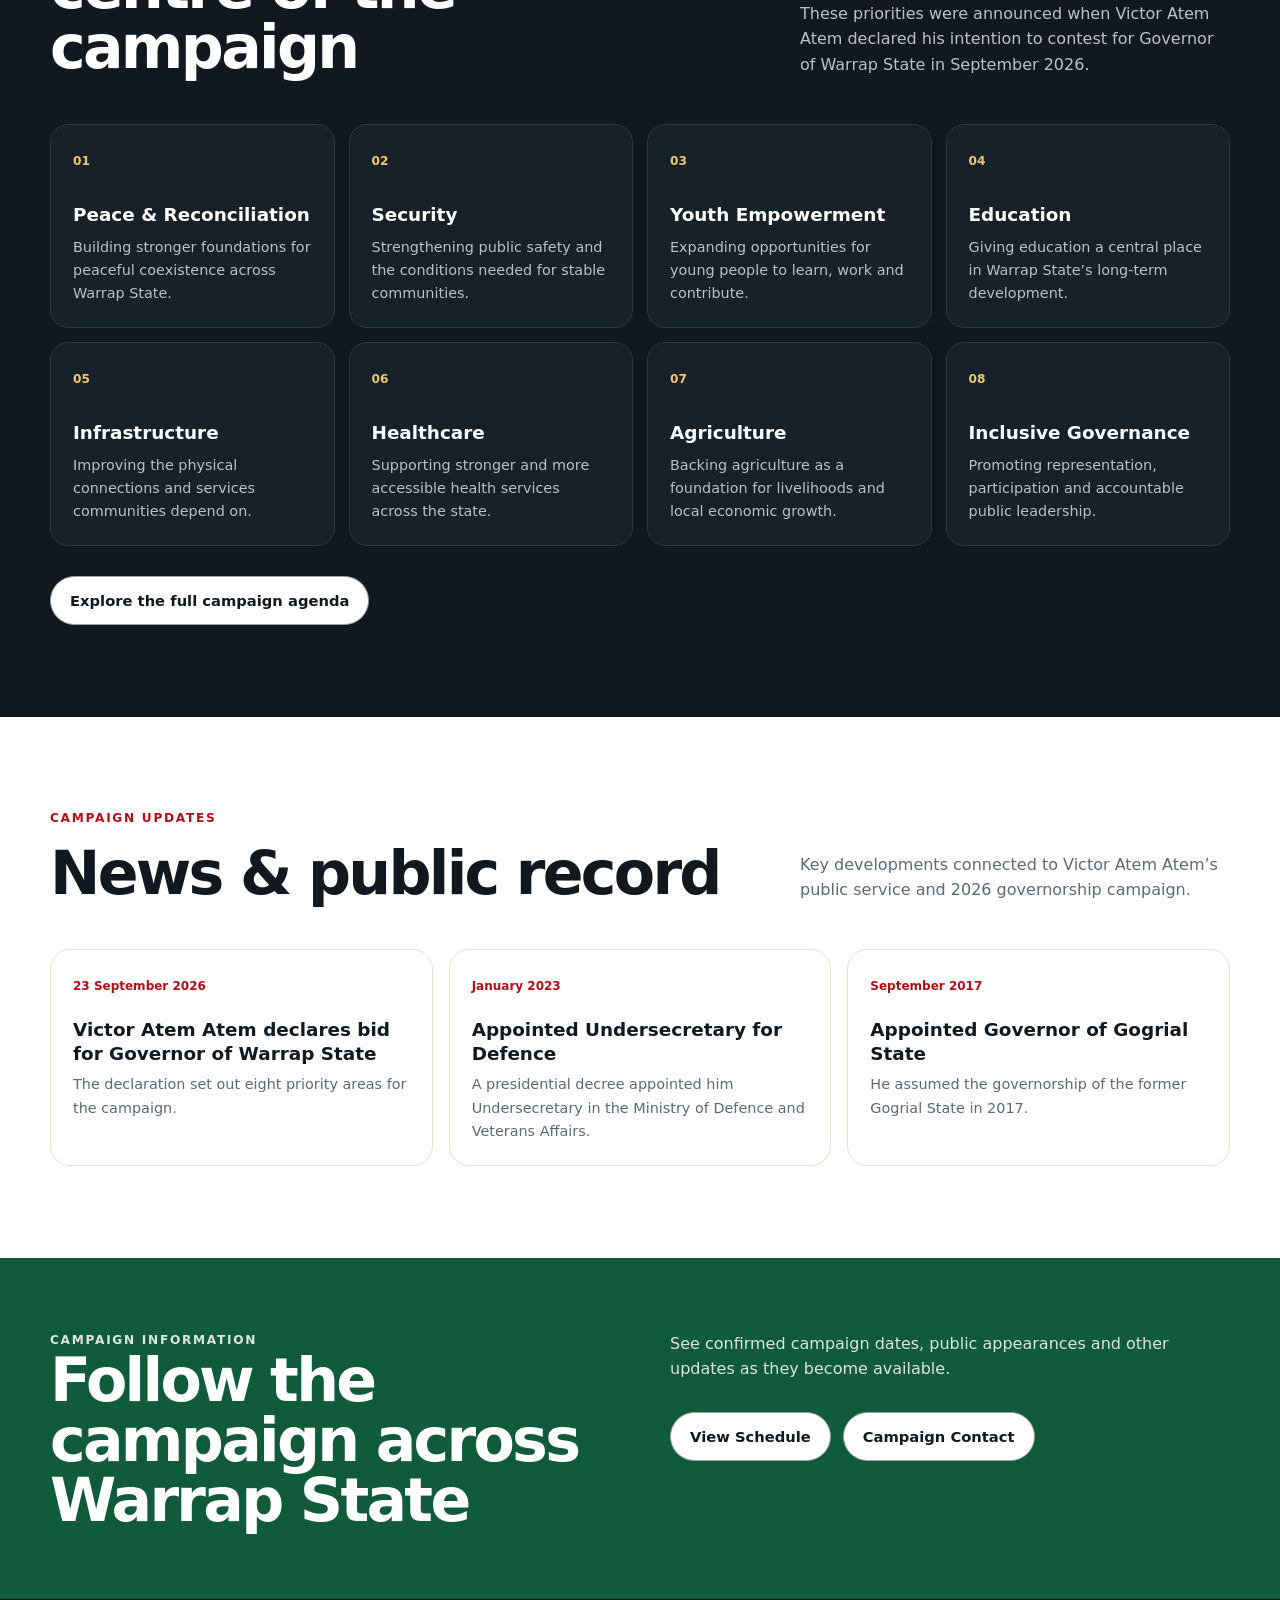
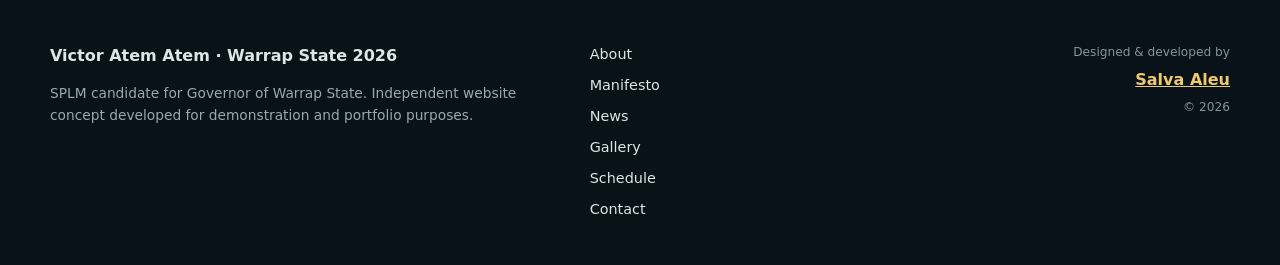
==== commit 64a17ef0: "Refine campaign presentation and keep demo disclosure in footer" ====
--- a/index.html
+++ b/index.html
@@ -14,7 +14,7 @@
   <script defer src="/script.js"></script>
 </head>
 <body>
-  <div class="notice"><div class="container">Independent website concept developed for portfolio demonstration. Not an official campaign publication.</div></div>
+  
 
   <header class="site-header">
     <div class="container navbar">
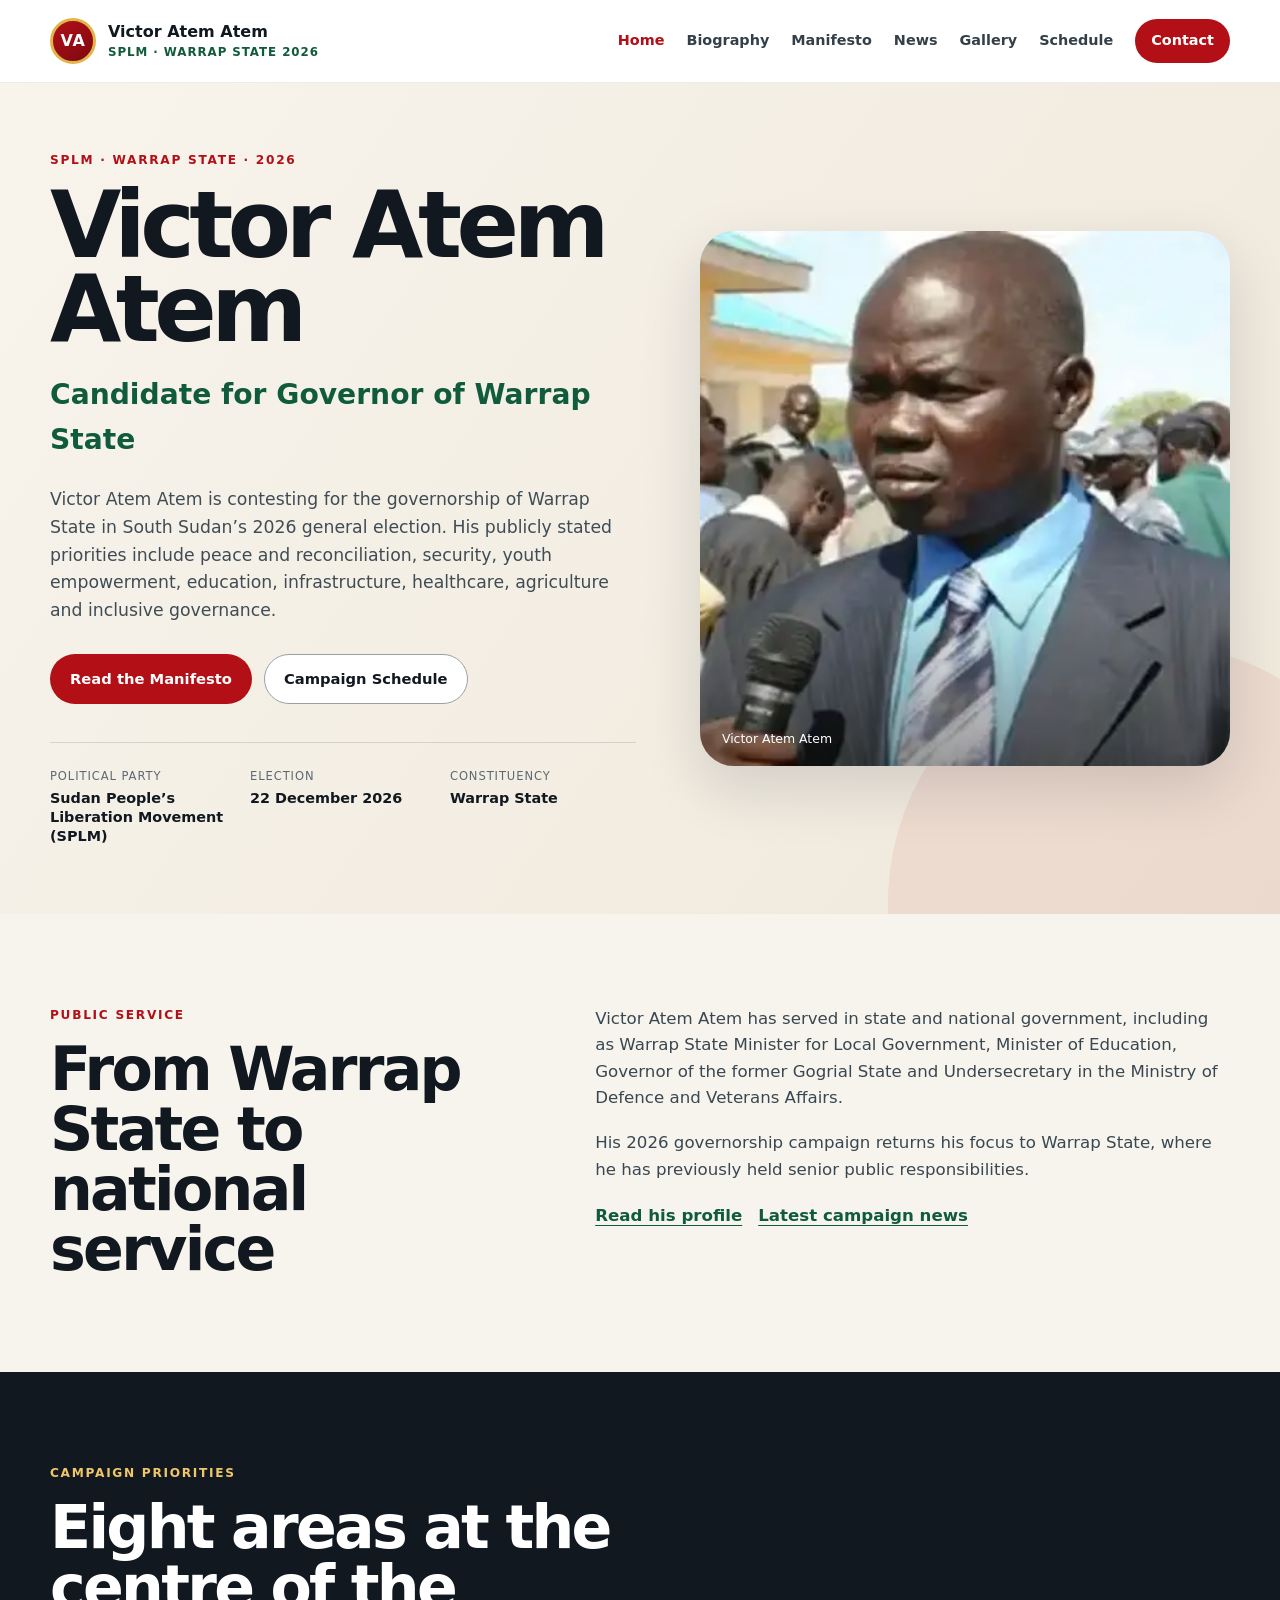
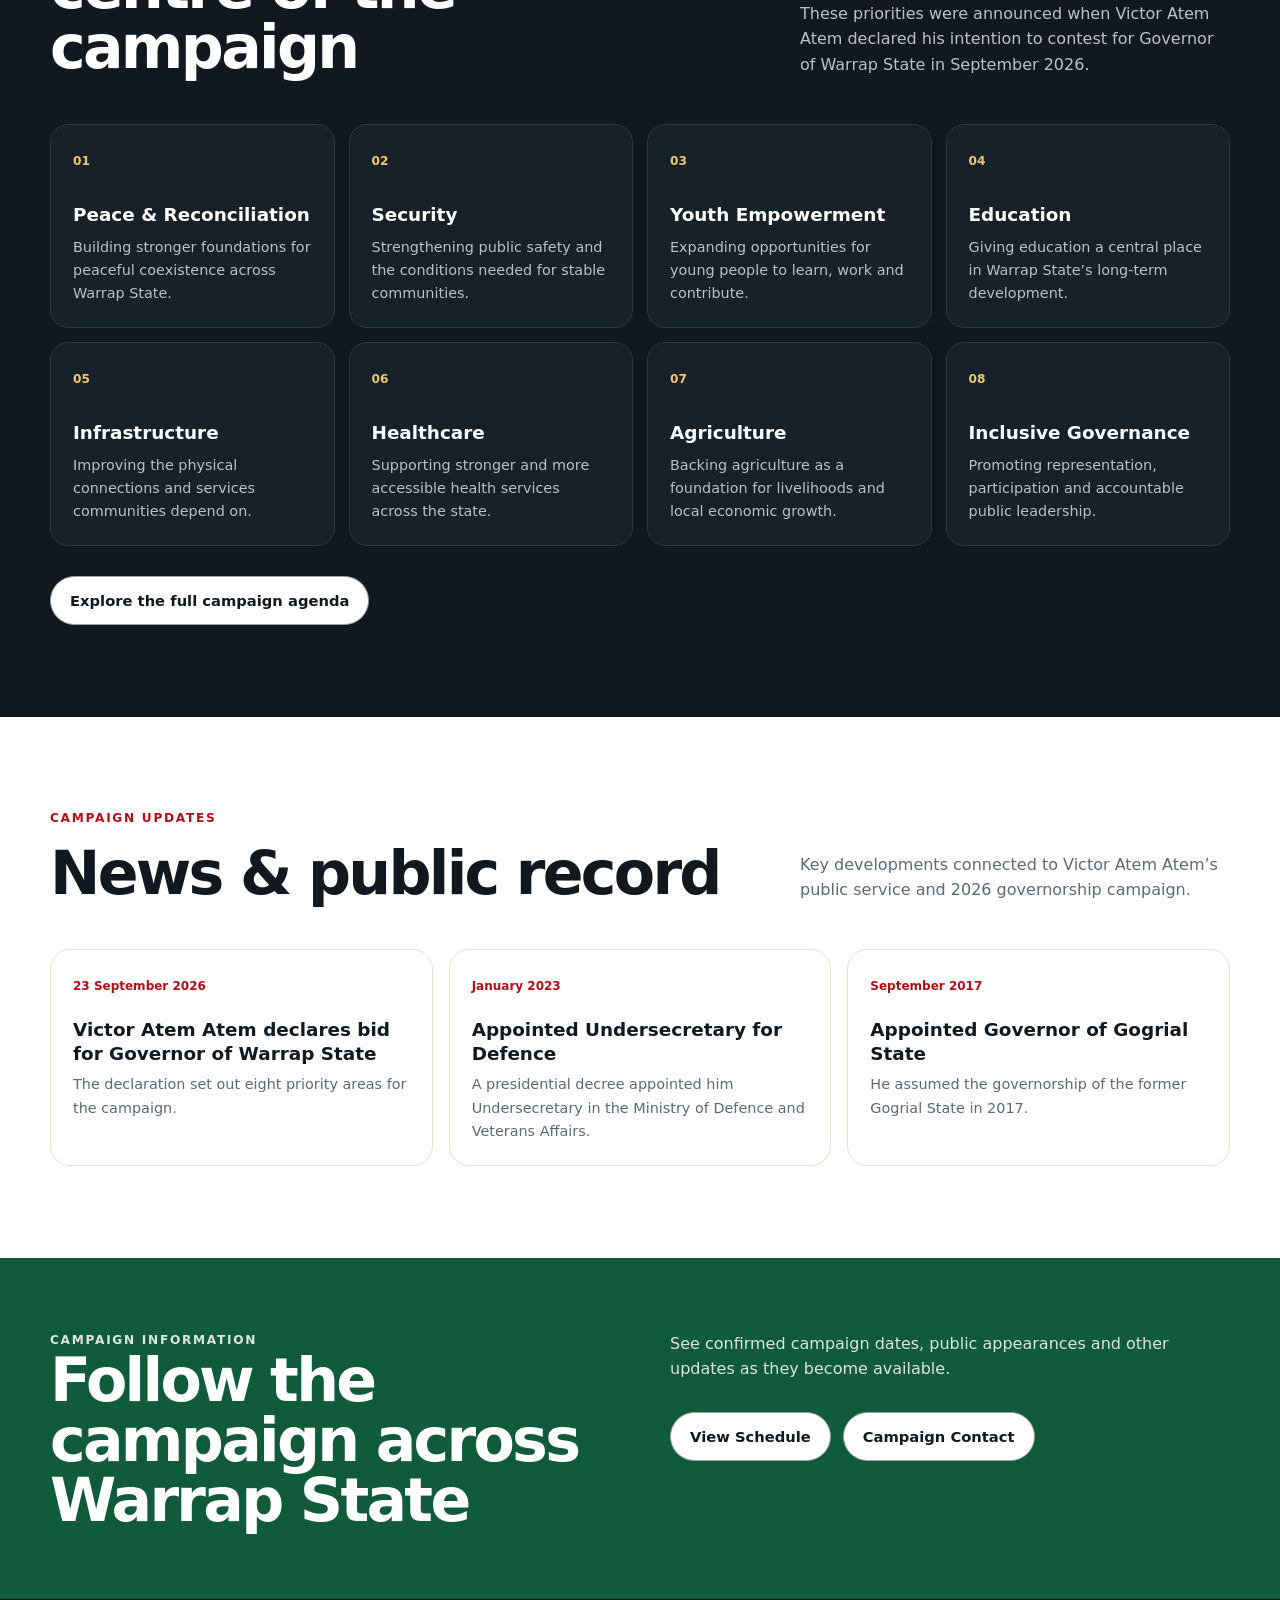
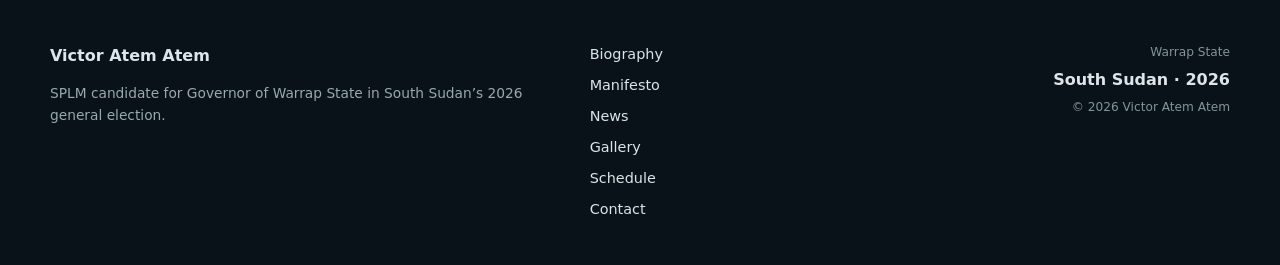
==== commit de05902d: "Update navigation and remove developer branding" ====
--- a/index.html
+++ b/index.html
@@ -16,24 +16,7 @@
 <body>
   
 
-  <header class="site-header">
-    <div class="container navbar">
-      <a class="brand" href="/">
-        <span class="brand-badge">VA</span>
-        <span class="brand-copy"><strong>Victor Atem Atem</strong><small>SPLM · Warrap State 2026</small></span>
-      </a>
-      <button class="nav-toggle" type="button" aria-expanded="false" aria-controls="main-nav"><span class="sr-only">Open menu</span><span></span><span></span><span></span></button>
-      <nav class="main-nav" id="main-nav">
-        <a class="active" href="/">Home</a>
-        <a href="/about.html">About</a>
-        <a href="/manifesto.html">Manifesto</a>
-        <a href="/news.html">News</a>
-        <a href="/gallery.html">Gallery</a>
-        <a href="/schedule.html">Schedule</a>
-        <a class="nav-cta" href="/contact.html">Contact</a>
-      </nav>
-    </div>
-  </header>
+  <header class="site-header"><div class="container navbar"><a class="brand" href="/"><span class="brand-badge">VA</span><span class="brand-copy"><strong>Victor Atem Atem</strong><small>SPLM · Warrap State 2026</small></span></a><button class="nav-toggle" type="button" aria-expanded="false" aria-controls="main-nav"><span class="sr-only">Open menu</span><span></span><span></span><span></span></button><nav class="main-nav" id="main-nav"><a class="active" href="/">Home</a><a  href="/biography">Biography</a><a  href="/manifesto">Manifesto</a><a  href="/news">News</a><a  href="/gallery">Gallery</a><a  href="/schedule">Schedule</a><a class="nav-cta" href="/contact">Contact</a></nav></div></header>
 
   <main>
     <section class="hero">
@@ -44,8 +27,8 @@
           <p class="hero-role">Candidate for Governor of Warrap State</p>
           <p class="hero-lead">Victor Atem Atem is contesting for the governorship of Warrap State in South Sudan’s 2026 general election. His publicly stated priorities include peace and reconciliation, security, youth empowerment, education, infrastructure, healthcare, agriculture and inclusive governance.</p>
           <div class="actions">
-            <a class="button button-primary" href="/manifesto.html">Read the Manifesto</a>
-            <a class="button button-secondary" href="/schedule.html">Campaign Schedule</a>
+            <a class="button button-primary" href="/manifesto">Read the Manifesto</a>
+            <a class="button button-secondary" href="/schedule">Campaign Schedule</a>
           </div>
           <div class="hero-facts">
             <div><span>Political party</span><strong>Sudan People’s Liberation Movement (SPLM)</strong></div>
@@ -70,7 +53,7 @@
         <div class="prose">
           <p>Victor Atem Atem has served in state and national government, including as Warrap State Minister for Local Government, Minister of Education, Governor of the former Gogrial State and Undersecretary in the Ministry of Defence and Veterans Affairs.</p>
           <p>His 2026 governorship campaign returns his focus to Warrap State, where he has previously held senior public responsibilities.</p>
-          <div class="inline-links"><a href="/about.html">Read his profile</a><a href="/news.html">Latest campaign news</a></div>
+          <div class="inline-links"><a href="/biography">Read his profile</a><a href="/news">Latest campaign news</a></div>
         </div>
       </div>
     </section>
@@ -91,7 +74,7 @@
           <article class="card"><span class="num">07</span><h3>Agriculture</h3><p>Backing agriculture as a foundation for livelihoods and local economic growth.</p></article>
           <article class="card"><span class="num">08</span><h3>Inclusive Governance</h3><p>Promoting representation, participation and accountable public leadership.</p></article>
         </div>
-        <div class="actions"><a class="button button-secondary" href="/manifesto.html">Explore the full campaign agenda</a></div>
+        <div class="actions"><a class="button button-secondary" href="/manifesto">Explore the full campaign agenda</a></div>
       </div>
     </section>
 
@@ -102,9 +85,9 @@
           <p class="section-intro">Key developments connected to Victor Atem Atem’s public service and 2026 governorship campaign.</p>
         </div>
         <div class="home-news">
-          <a class="news-card" href="/news.html#declaration"><time>23 September 2026</time><h3>Victor Atem Atem declares bid for Governor of Warrap State</h3><p>The declaration set out eight priority areas for the campaign.</p></a>
-          <a class="news-card" href="/news.html#defence"><time>January 2023</time><h3>Appointed Undersecretary for Defence</h3><p>A presidential decree appointed him Undersecretary in the Ministry of Defence and Veterans Affairs.</p></a>
-          <a class="news-card" href="/news.html#gogrial"><time>September 2017</time><h3>Appointed Governor of Gogrial State</h3><p>He assumed the governorship of the former Gogrial State in 2017.</p></a>
+          <a class="news-card" href="/news#declaration"><time>23 September 2026</time><h3>Victor Atem Atem declares bid for Governor of Warrap State</h3><p>The declaration set out eight priority areas for the campaign.</p></a>
+          <a class="news-card" href="/news#defence"><time>January 2023</time><h3>Appointed Undersecretary for Defence</h3><p>A presidential decree appointed him Undersecretary in the Ministry of Defence and Veterans Affairs.</p></a>
+          <a class="news-card" href="/news#gogrial"><time>September 2017</time><h3>Appointed Governor of Gogrial State</h3><p>He assumed the governorship of the former Gogrial State in 2017.</p></a>
         </div>
       </div>
     </section>
@@ -112,17 +95,11 @@
     <section class="project-cta">
       <div class="container">
         <div><p class="kicker">Campaign information</p><h2>Follow the campaign across Warrap State</h2></div>
-        <div><p>See confirmed campaign dates, public appearances and other updates as they become available.</p><div class="actions"><a class="button button-secondary" href="/schedule.html">View Schedule</a><a class="button button-secondary" href="/contact.html">Campaign Contact</a></div></div>
+        <div><p>See confirmed campaign dates, public appearances and other updates as they become available.</p><div class="actions"><a class="button button-secondary" href="/schedule">View Schedule</a><a class="button button-secondary" href="/contact">Campaign Contact</a></div></div>
       </div>
     </section>
   </main>
 
-  <footer class="site-footer">
-    <div class="container footer-grid">
-      <div><strong>Victor Atem Atem · Warrap State 2026</strong><p>SPLM candidate for Governor of Warrap State. Independent website concept developed for demonstration and portfolio purposes.</p></div>
-      <div class="footer-links"><a href="/about.html">About</a><a href="/manifesto.html">Manifesto</a><a href="/news.html">News</a><a href="/gallery.html">Gallery</a><a href="/schedule.html">Schedule</a><a href="/contact.html">Contact</a></div>
-      <div class="footer-credit"><span>Designed & developed by</span><a href="https://salvaaleu.com" target="_blank" rel="noopener">Salva Aleu</a><small>© <span id="year">2026</span></small></div>
-    </div>
-  </footer>
+  <footer class="site-footer"><div class="container footer-grid"><div><strong>Victor Atem Atem</strong><p>SPLM candidate for Governor of Warrap State in South Sudan’s 2026 general election.</p></div><div class="footer-links"><a href="/biography">Biography</a><a href="/manifesto">Manifesto</a><a href="/news">News</a><a href="/gallery">Gallery</a><a href="/schedule">Schedule</a><a href="/contact">Contact</a></div><div class="footer-credit"><span>Warrap State</span><strong>South Sudan · 2026</strong><small>© <span id="year">2026</span> Victor Atem Atem</small></div></div></footer>
 </body>
 </html>
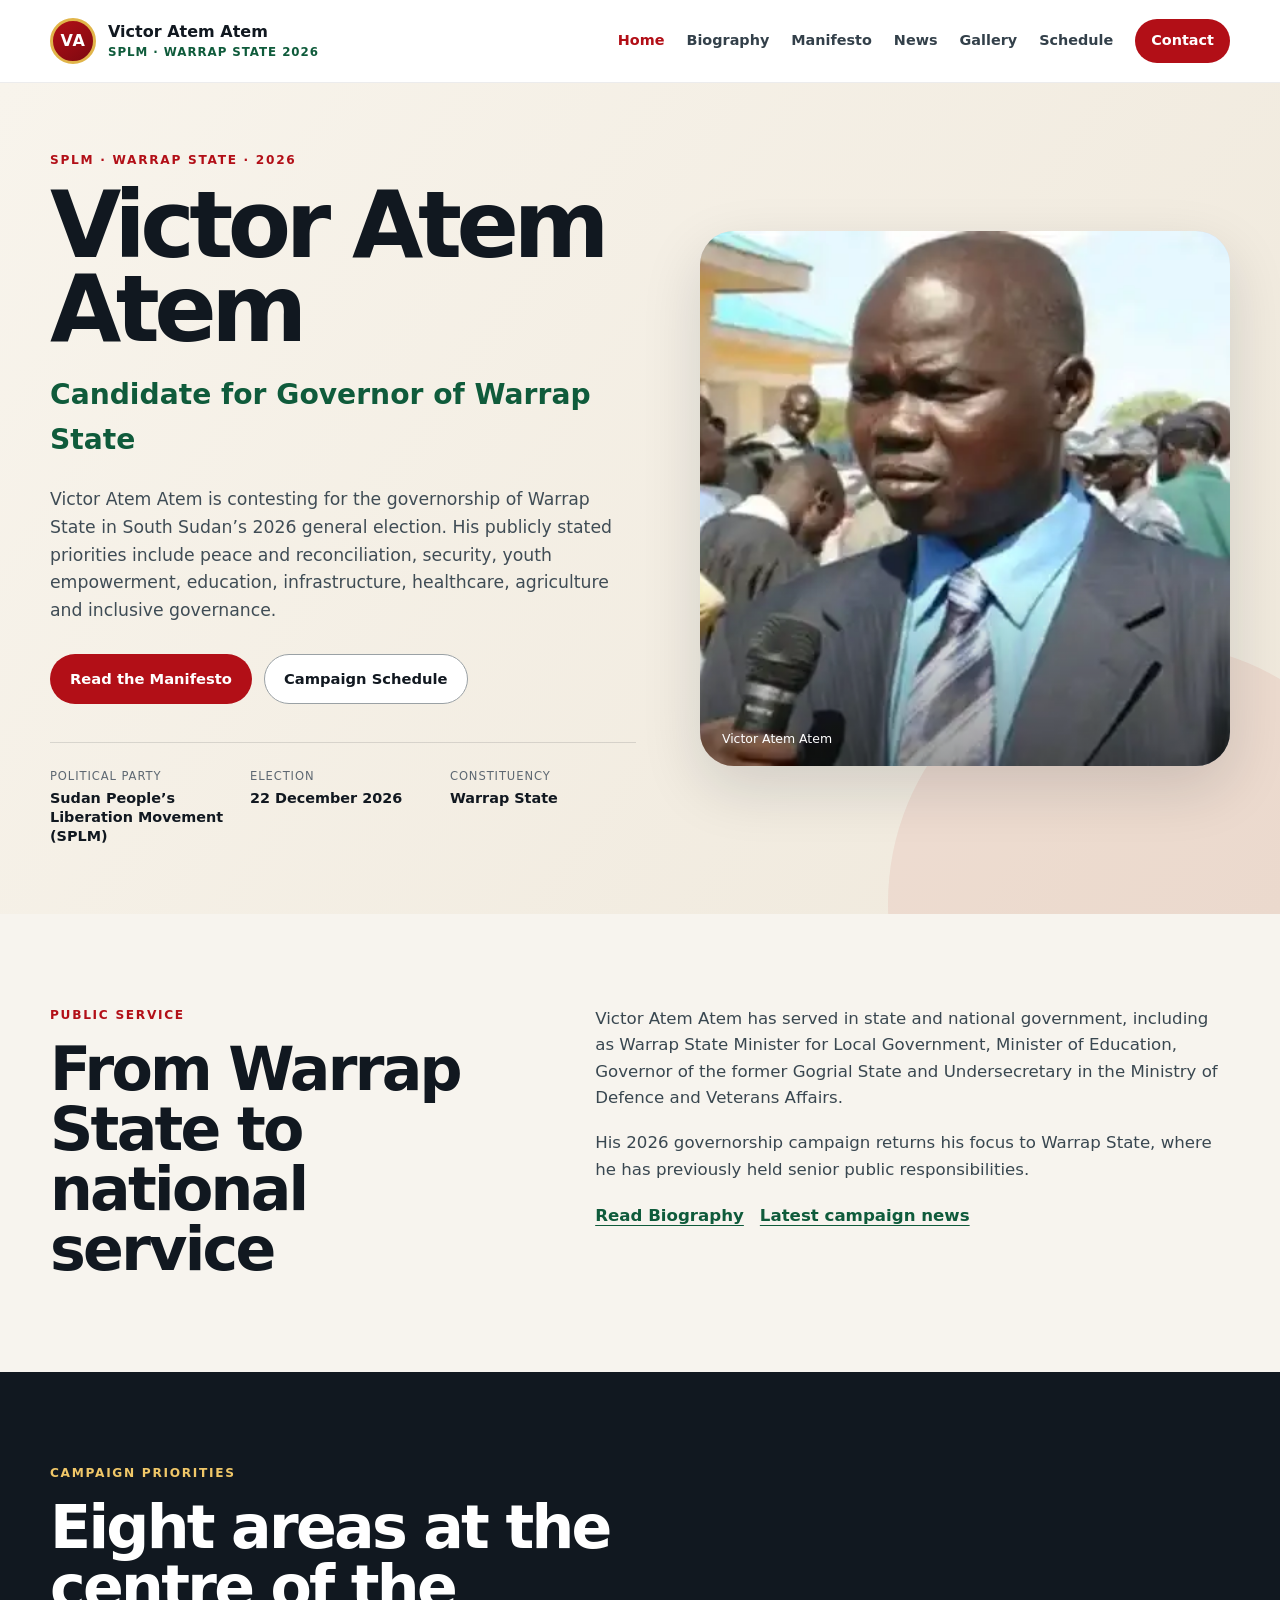
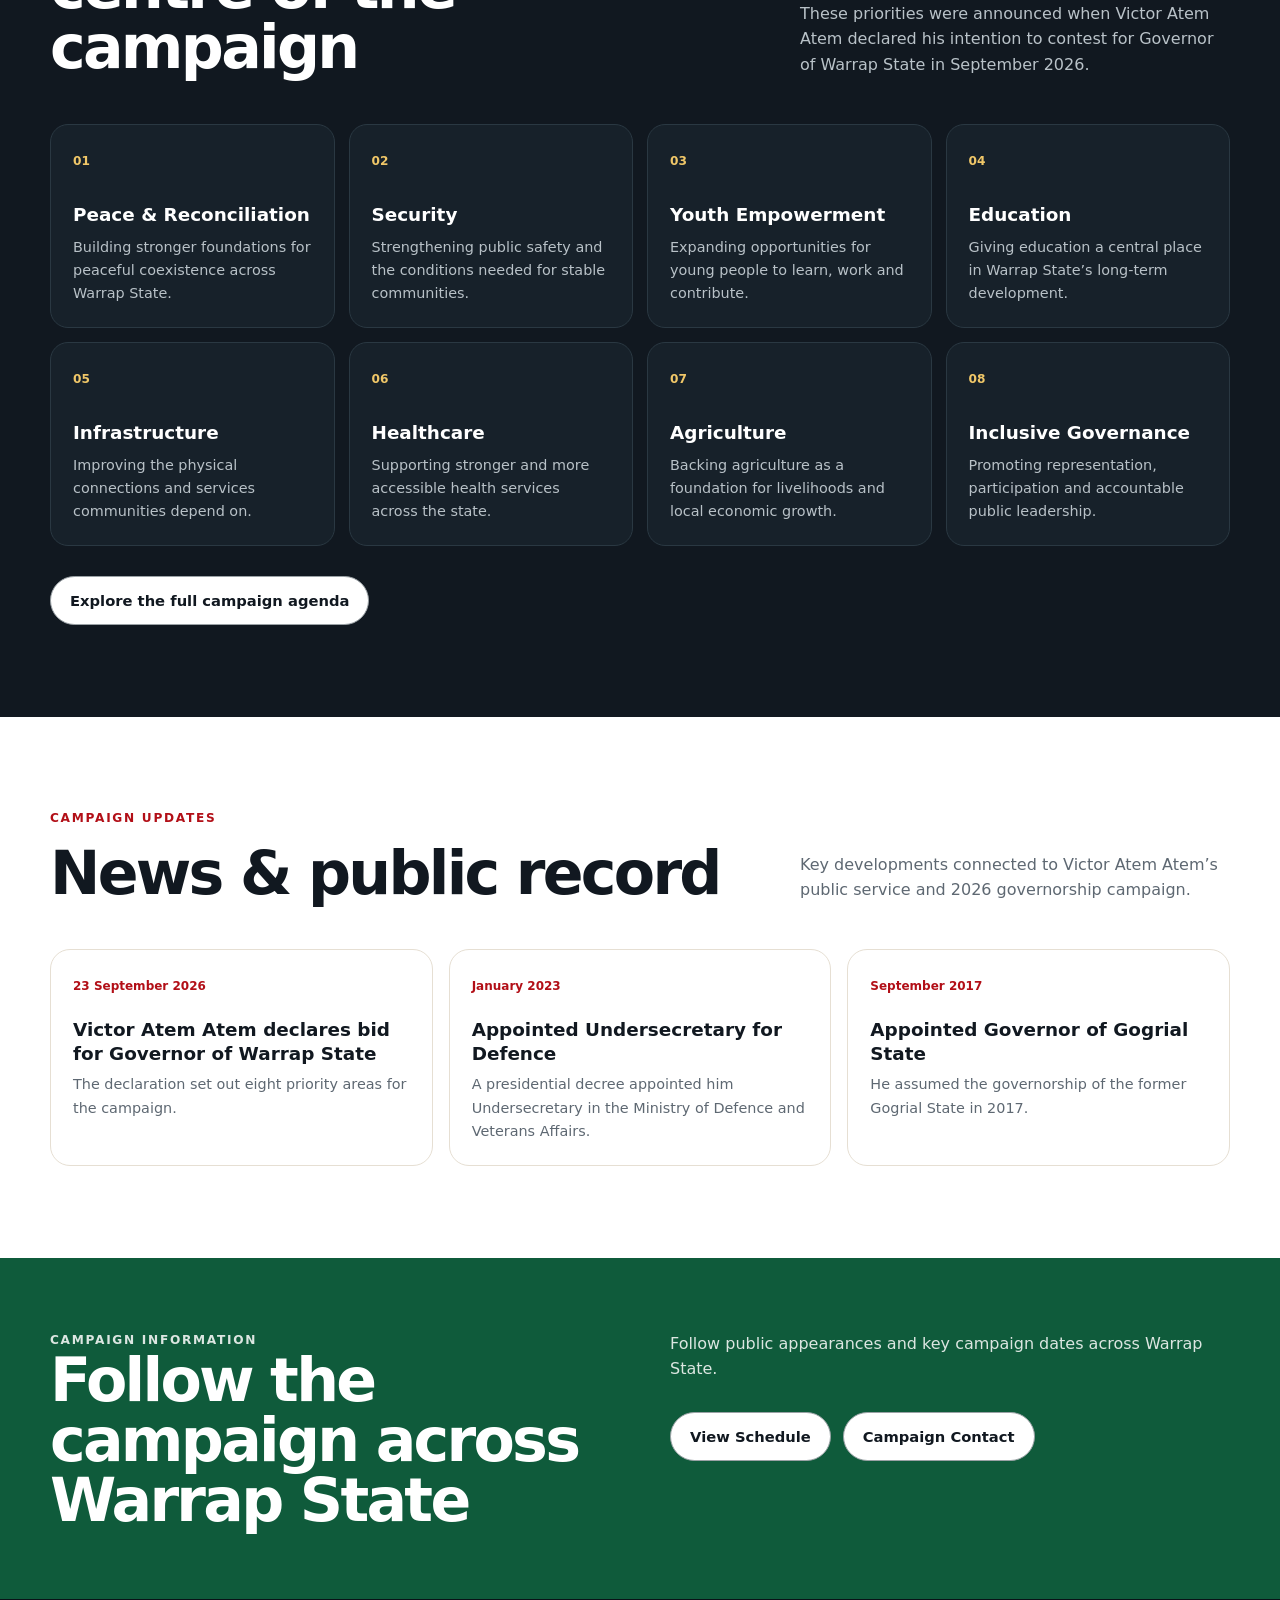
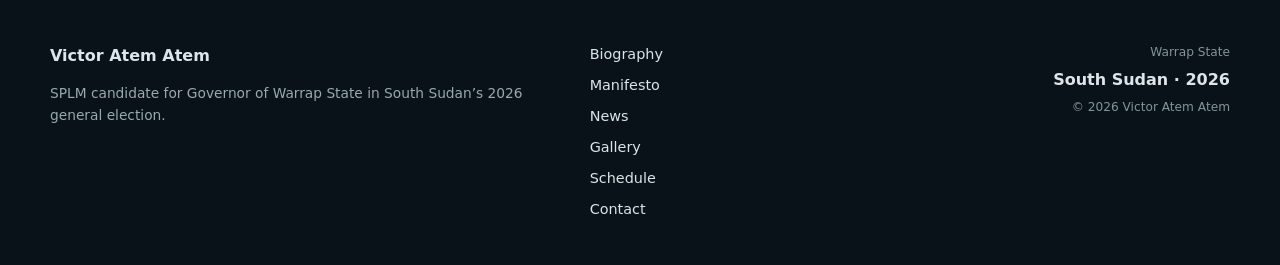
==== commit 90cd8747: "Refine candidate website copy" ====
--- a/index.html
+++ b/index.html
@@ -53,7 +53,7 @@
         <div class="prose">
           <p>Victor Atem Atem has served in state and national government, including as Warrap State Minister for Local Government, Minister of Education, Governor of the former Gogrial State and Undersecretary in the Ministry of Defence and Veterans Affairs.</p>
           <p>His 2026 governorship campaign returns his focus to Warrap State, where he has previously held senior public responsibilities.</p>
-          <div class="inline-links"><a href="/biography">Read his profile</a><a href="/news">Latest campaign news</a></div>
+          <div class="inline-links"><a href="/biography">Read Biography</a><a href="/news">Latest campaign news</a></div>
         </div>
       </div>
     </section>
@@ -95,7 +95,7 @@
     <section class="project-cta">
       <div class="container">
         <div><p class="kicker">Campaign information</p><h2>Follow the campaign across Warrap State</h2></div>
-        <div><p>See confirmed campaign dates, public appearances and other updates as they become available.</p><div class="actions"><a class="button button-secondary" href="/schedule">View Schedule</a><a class="button button-secondary" href="/contact">Campaign Contact</a></div></div>
+        <div><p>Follow public appearances and key campaign dates across Warrap State.</p><div class="actions"><a class="button button-secondary" href="/schedule">View Schedule</a><a class="button button-secondary" href="/contact">Campaign Contact</a></div></div>
       </div>
     </section>
   </main>
